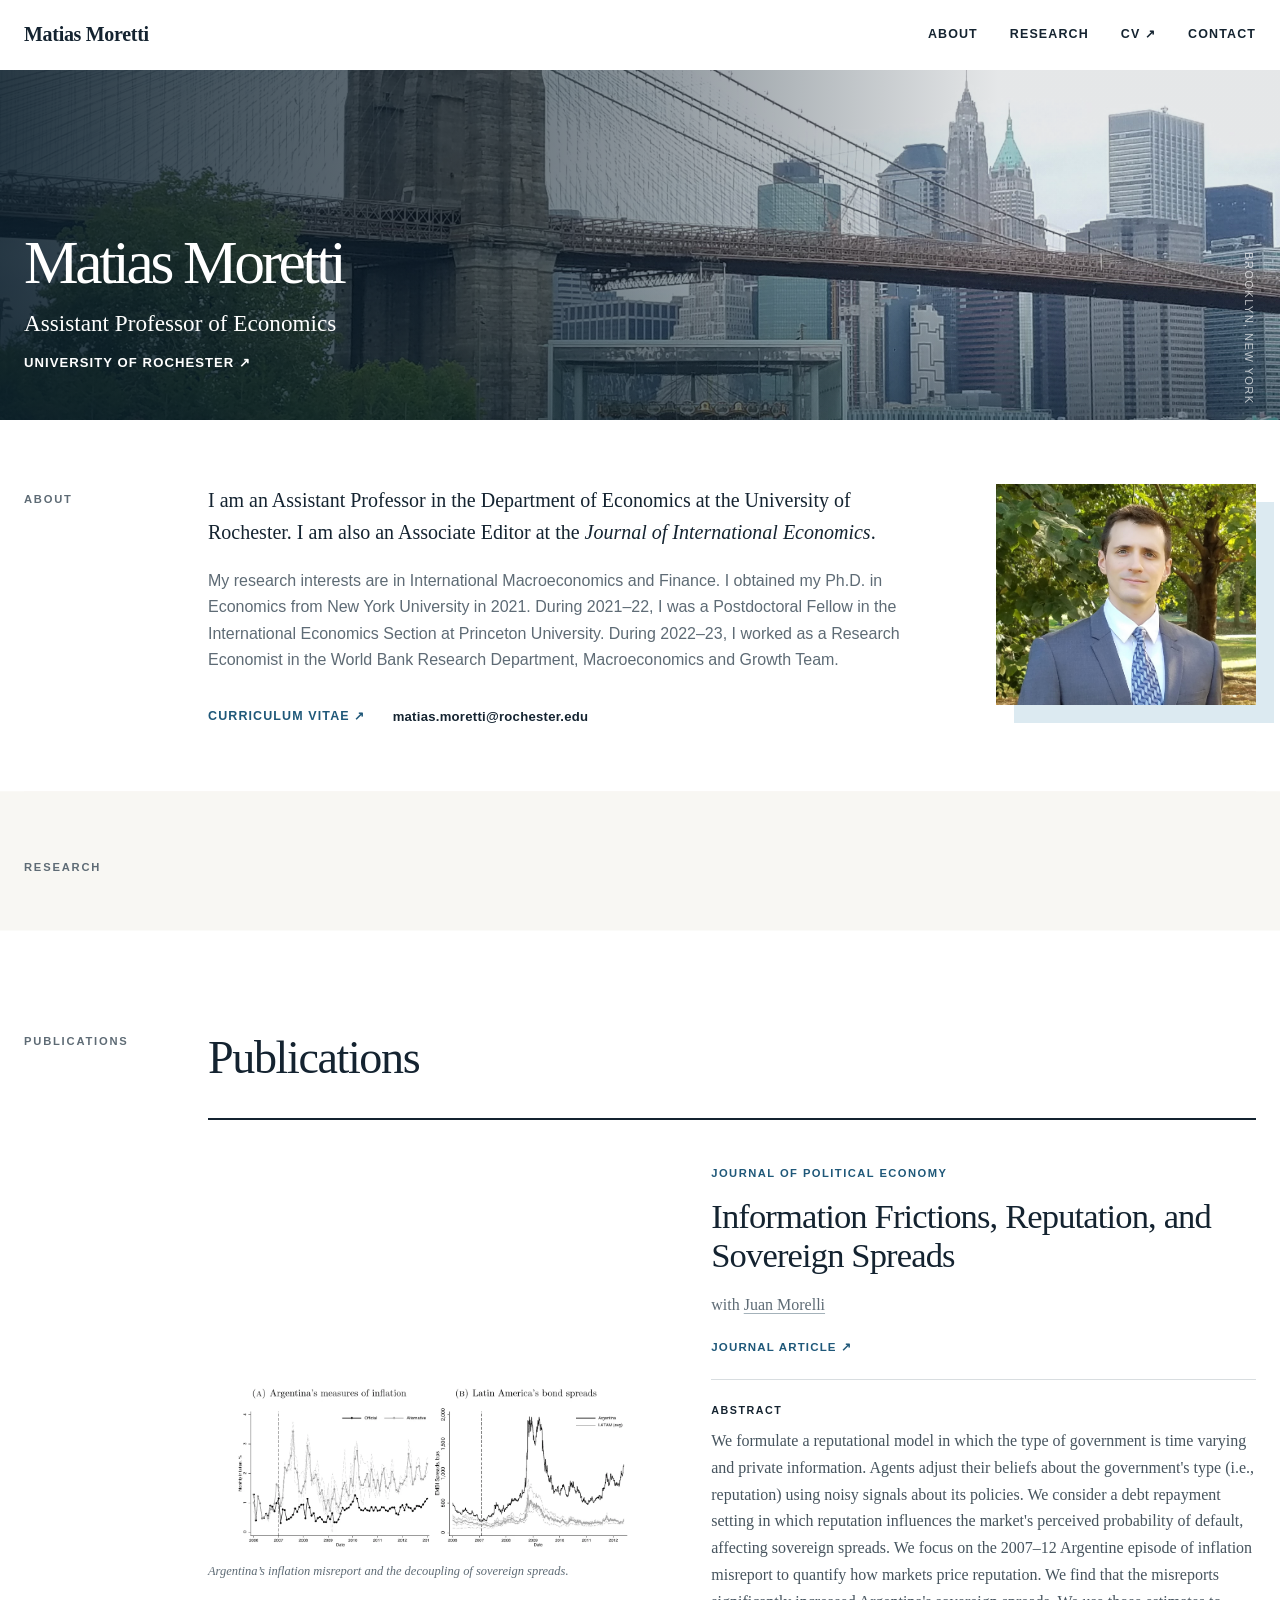
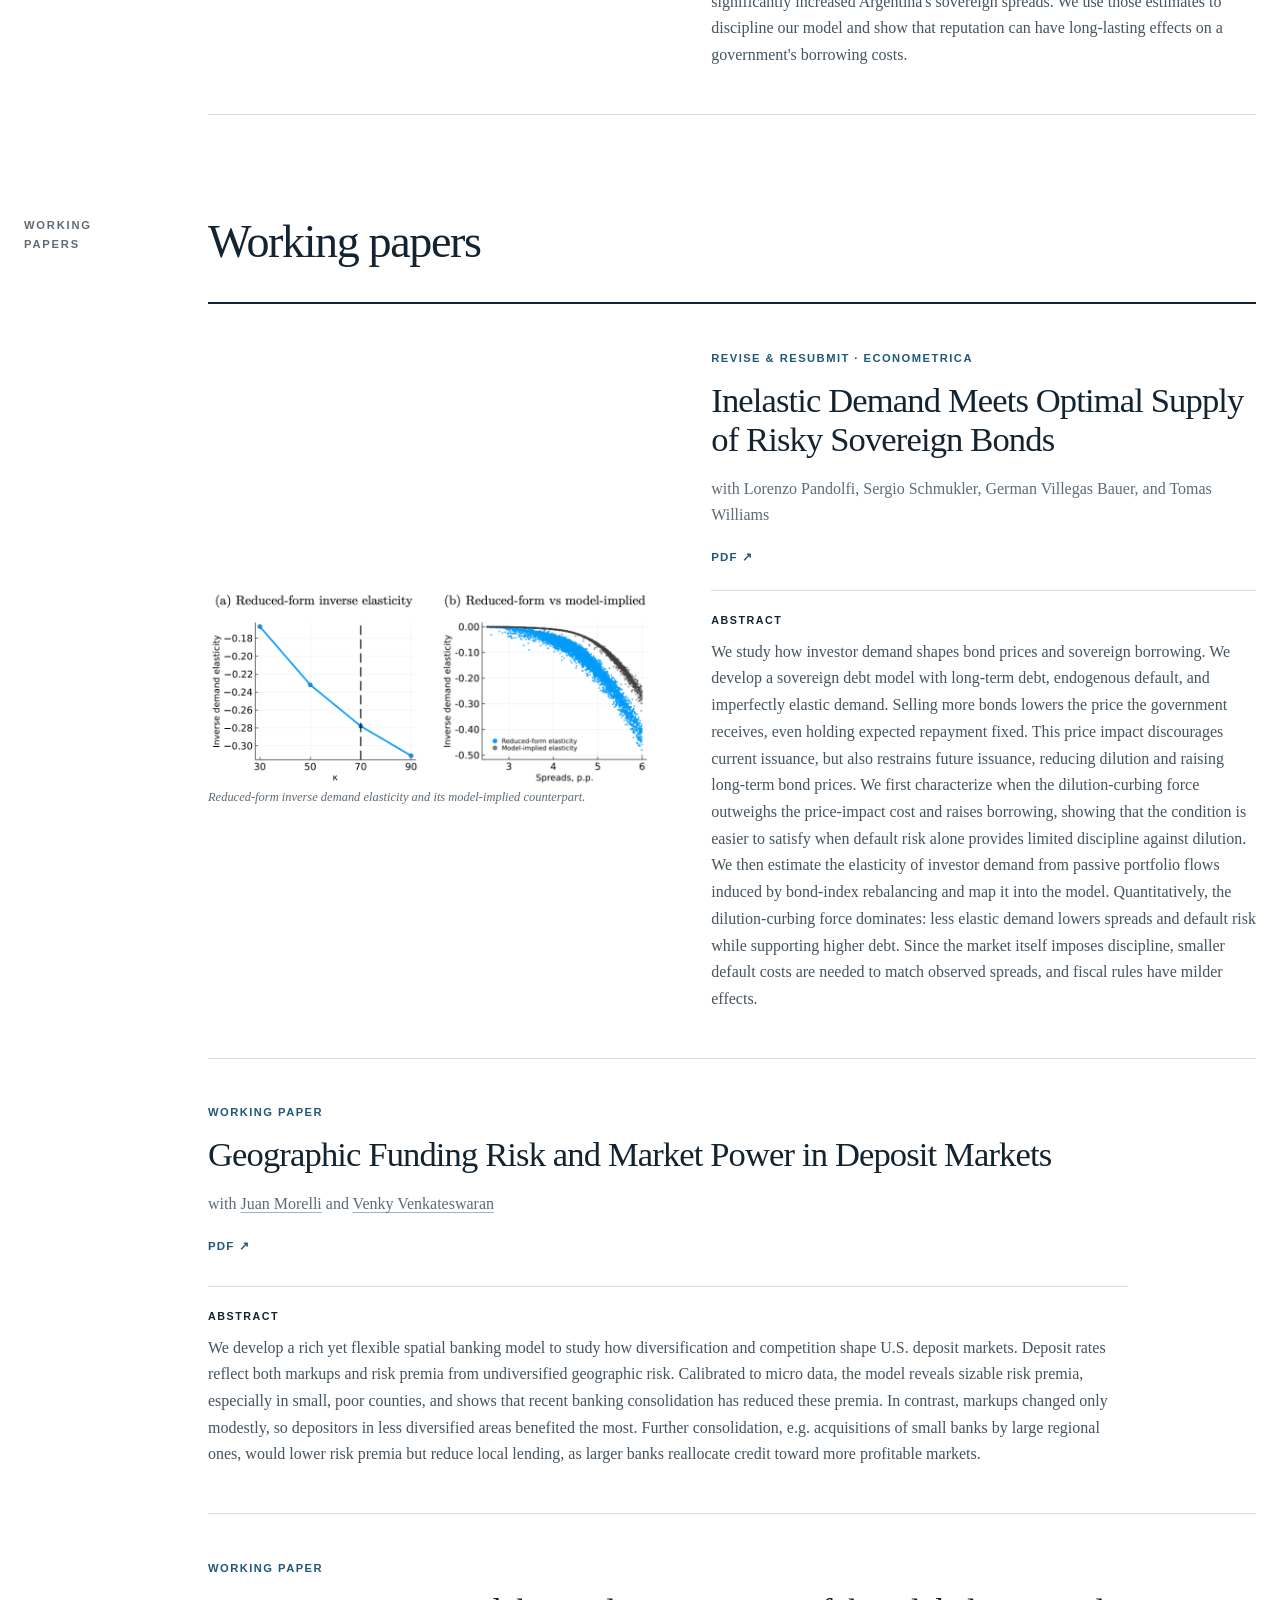
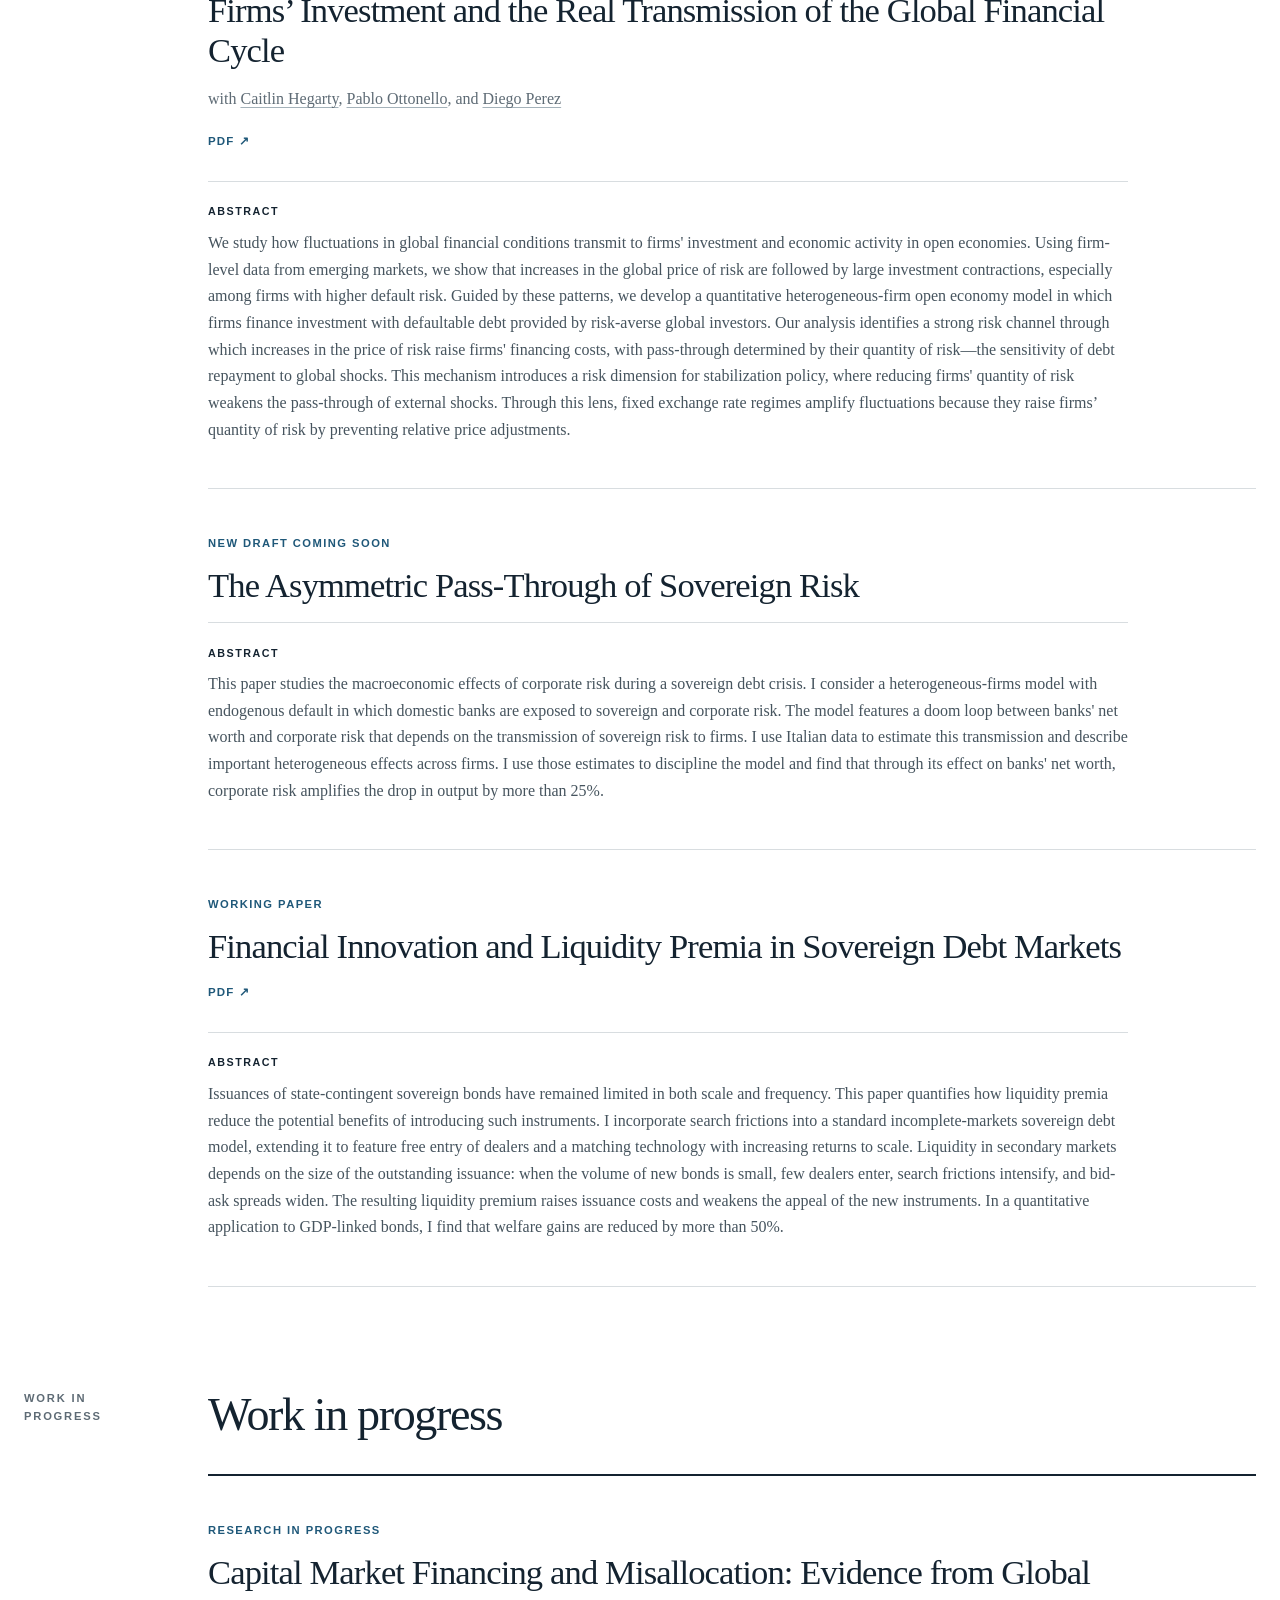
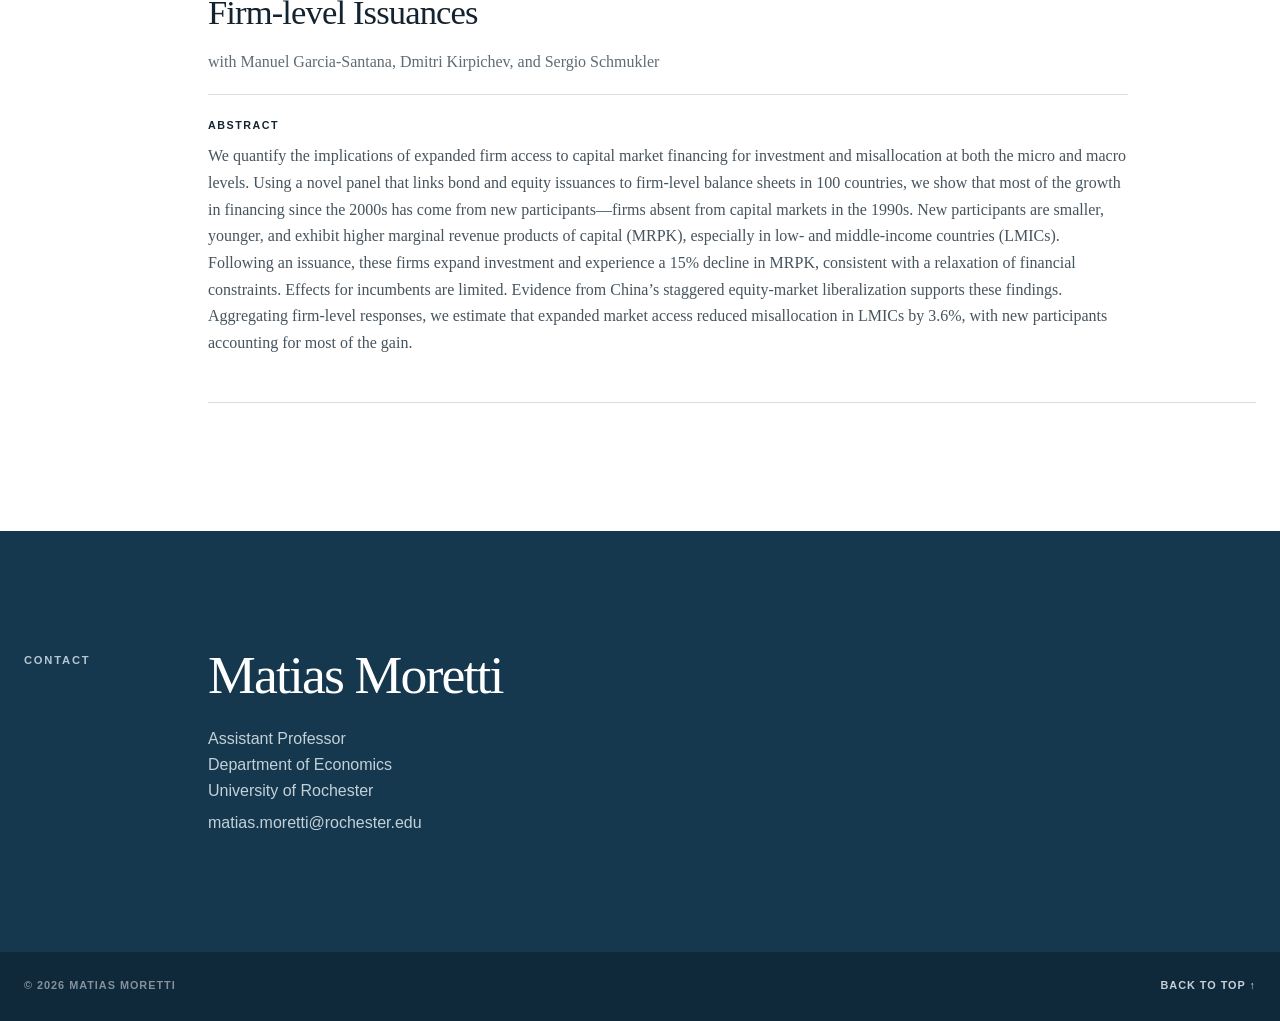
==== index.html @ dc7aba00 "Further reduce research band height" ====
<!doctype html>
<html lang="en">
<head>
  <!-- Google tag (gtag.js) -->
  <script async src="https://www.googletagmanager.com/gtag/js?id=G-LN044DW6DM"></script>
  <script>
    window.dataLayer = window.dataLayer || [];
    function gtag(){dataLayer.push(arguments);}
    gtag('js', new Date());
    gtag('config', 'G-LN044DW6DM');
  </script>
  <meta charset="utf-8">
  <meta name="viewport" content="width=device-width, initial-scale=1">
  <meta name="description" content="Matias Moretti is an Assistant Professor of Economics at the University of Rochester researching international macroeconomics and finance.">
  <meta name="google-site-verification" content="yPBf0B5M66TcuNcL68v2eq8RAEyVuqP2-J2rra1R8Lk">
  <meta name="theme-color" content="#173b57">
  <title>Matias Moretti</title>
  <link rel="canonical" href="https://morettimatias.github.io/">
  <link rel="icon" href="assets/images/favicon.svg" type="image/svg+xml">
  <link rel="stylesheet" href="styles.css?v=20260829-19">
</head>
<body>
  <a class="skip-link" href="#main-content">Skip to content</a>

  <header class="site-header" data-header>
    <div class="nav-shell">
      <a class="wordmark" href="#top" aria-label="Matias Moretti, home">Matias Moretti</a>
      <button class="menu-toggle" type="button" aria-expanded="false" aria-controls="site-nav" data-menu-toggle>
        <span></span><span></span>
        <span class="sr-only">Open menu</span>
      </button>
      <nav class="site-nav" id="site-nav" aria-label="Primary navigation" data-menu>
        <a href="#about">About</a>
        <a href="#research">Research</a>
        <a href="files/Moretti_CV.pdf?v=20260829-1345">CV <span aria-hidden="true">↗</span></a>
        <a href="#contact">Contact</a>
      </nav>
    </div>
  </header>

  <main id="main-content">
    <section class="masthead" id="top" aria-labelledby="page-title">
      <div class="masthead-overlay"></div>
      <div class="masthead-content">
        <h1 id="page-title">Matias Moretti</h1>
        <p>Assistant Professor of Economics</p>
        <a class="institution-link" href="https://www.sas.rochester.edu/eco/" rel="noopener">University of Rochester <span aria-hidden="true">↗</span></a>
      </div>
      <p class="photo-credit">Brooklyn, New York</p>
    </section>

    <section class="about section-shell" id="about" aria-labelledby="about-title">
      <div class="section-label">
        <p id="about-title">About</p>
      </div>
      <div class="about-copy">
        <p class="lead">I am an Assistant Professor in the Department of Economics at the University of Rochester. I am also an Associate Editor at the <em>Journal of International Economics</em>.</p>
        <p>My research interests are in International Macroeconomics and Finance. I obtained my Ph.D. in Economics from New York University in 2021. During 2021–22, I was a Postdoctoral Fellow in the International Economics Section at Princeton University. During 2022–23, I worked as a Research Economist in the World Bank Research Department, Macroeconomics and Growth Team.</p>
        <div class="link-row" aria-label="Profile links">
          <a class="text-link" href="files/Moretti_CV.pdf?v=20260829-1345">Curriculum vitae <span aria-hidden="true">↗</span></a>
          <span class="email-text">matias.moretti@rochester.edu</span>
        </div>
      </div>
      <figure class="portrait-wrap">
        <img src="assets/images/Headshot.jpg" alt="Portrait of Matias Moretti" width="2548" height="2161" style="width:100%;height:auto;aspect-ratio:auto;object-fit:contain;object-position:center;max-height:none">
      </figure>
    </section>

    <section class="research-intro section-shell" id="research" aria-labelledby="research-title">
      <div class="section-label">
        <p id="research-title">Research</p>
      </div>
      <div class="research-heading"></div>
    </section>

    <section class="paper-section section-shell" aria-labelledby="publications-title">
      <div class="section-label subsection-label"><p>Publications</p></div>
      <div class="paper-list">
        <h2 class="category-title" id="publications-title">Publications</h2>

        <article class="paper paper-with-figure" id="reputation">
          <div class="paper-meta">
            <p class="paper-status">Journal of Political Economy</p>
            <h3><a href="https://www.journals.uchicago.edu/doi/epdf/10.1086/724855">Information Frictions, Reputation, and Sovereign Spreads</a></h3>
            <p class="authors">with <a href="https://sites.google.com/view/jmorelli">Juan Morelli</a></p>
            <div class="paper-links">
              <a href="https://www.journals.uchicago.edu/doi/epdf/10.1086/724855">Journal article <span aria-hidden="true">↗</span></a>
            </div>
          </div>
          <figure class="paper-figure">
            <a href="https://www.journals.uchicago.edu/doi/epdf/10.1086/724855" aria-label="Open Information Frictions, Reputation, and Sovereign Spreads">
              <img src="assets/figures/reputation-clean.webp" alt="Argentina's reported inflation and sovereign spreads diverging from regional measures" width="1280" height="517">
            </a>
            <figcaption>Argentina’s inflation misreport and the decoupling of sovereign spreads.</figcaption>
          </figure>
          <div class="abstract">
            <p class="abstract-label">Abstract</p>
            <p>We formulate a reputational model in which the type of government is time varying and private information. Agents adjust their beliefs about the government's type (i.e., reputation) using noisy signals about its policies. We consider a debt repayment setting in which reputation influences the market's perceived probability of default, affecting sovereign spreads. We focus on the 2007–12 Argentine episode of inflation misreport to quantify how markets price reputation. We find that the misreports significantly increased Argentina's sovereign spreads. We use those estimates to discipline our model and show that reputation can have long-lasting effects on a government's borrowing costs.</p>
          </div>
        </article>
      </div>
    </section>

    <section class="paper-section section-shell" aria-labelledby="working-papers-title">
      <div class="section-label subsection-label"><p>Working papers</p></div>
      <div class="paper-list">
        <h2 class="category-title" id="working-papers-title">Working papers</h2>

        <article class="paper paper-with-figure" id="inelastic-demand">
          <div class="paper-meta">
            <p class="paper-status">Revise &amp; Resubmit · Econometrica</p>
            <h3><a href="files/Moretti_et_al_2026.pdf">Inelastic Demand Meets Optimal Supply of Risky Sovereign Bonds</a></h3>
            <p class="authors">with Lorenzo Pandolfi, Sergio Schmukler, German Villegas Bauer, and Tomas Williams</p>
            <div class="paper-links"><a href="files/Moretti_et_al_2026.pdf">PDF <span aria-hidden="true">↗</span></a></div>
          </div>
          <figure class="paper-figure">
            <a href="files/Moretti_et_al_2026.pdf" aria-label="Open Inelastic Demand Meets Optimal Supply of Risky Sovereign Bonds">
              <img src="assets/figures/demand-elasticity.png" alt="Reduced-form inverse demand elasticity and comparison with model-implied elasticity" width="1868" height="820" loading="lazy">
            </a>
            <figcaption>Reduced-form inverse demand elasticity and its model-implied counterpart.</figcaption>
          </figure>
          <div class="abstract">
            <p class="abstract-label">Abstract</p>
            <p>We study how investor demand shapes bond prices and sovereign borrowing. We develop a sovereign debt model with long-term debt, endogenous default, and imperfectly elastic demand. Selling more bonds lowers the price the government receives, even holding expected repayment fixed. This price impact discourages current issuance, but also restrains future issuance, reducing dilution and raising long-term bond prices. We first characterize when the dilution-curbing force outweighs the price-impact cost and raises borrowing, showing that the condition is easier to satisfy when default risk alone provides limited discipline against dilution. We then estimate the elasticity of investor demand from passive portfolio flows induced by bond-index rebalancing and map it into the model. Quantitatively, the dilution-curbing force dominates: less elastic demand lowers spreads and default risk while supporting higher debt. Since the market itself imposes discipline, smaller default costs are needed to match observed spreads, and fiscal rules have milder effects.</p>
          </div>
        </article>

        <article class="paper text-only" id="geographic-funding-risk">
          <div class="paper-copy">
            <p class="paper-status">Working paper</p>
            <h3><a href="files/00_Main.pdf">Geographic Funding Risk and Market Power in Deposit Markets</a></h3>
            <p class="authors">with <a href="https://sites.google.com/view/jmorelli">Juan Morelli</a> and <a href="https://sites.google.com/site/vvenkate/">Venky Venkateswaran</a></p>
            <div class="paper-links"><a href="files/00_Main.pdf">PDF <span aria-hidden="true">↗</span></a></div>
            <div class="abstract">
              <p class="abstract-label">Abstract</p>
              <p>We develop a rich yet flexible spatial banking model to study how diversification and competition shape U.S. deposit markets. Deposit rates reflect both markups and risk premia from undiversified geographic risk. Calibrated to micro data, the model reveals sizable risk premia, especially in small, poor counties, and shows that recent banking consolidation has reduced these premia. In contrast, markups changed only modestly, so depositors in less diversified areas benefited the most. Further consolidation, e.g. acquisitions of small banks by large regional ones, would lower risk premia but reduce local lending, as larger banks reallocate credit toward more profitable markets.</p>
            </div>
          </div>
        </article>

        <article class="paper text-only" id="global-financial-cycle">
          <div class="paper-copy">
            <p class="paper-status">Working paper</p>
            <h3><a href="files/HMOP_March2026.pdf">Firms’ Investment and the Real Transmission of the Global Financial Cycle</a></h3>
            <p class="authors">with <a href="https://www.caitlinhegarty.com/">Caitlin Hegarty</a>, <a href="https://sites.google.com/site/ottonellopablo/">Pablo Ottonello</a>, and <a href="https://www.perezdiego.org/">Diego Perez</a></p>
            <div class="paper-links"><a href="files/HMOP_March2026.pdf">PDF <span aria-hidden="true">↗</span></a></div>
            <div class="abstract">
              <p class="abstract-label">Abstract</p>
              <p>We study how fluctuations in global financial conditions transmit to firms' investment and economic activity in open economies. Using firm-level data from emerging markets, we show that increases in the global price of risk are followed by large investment contractions, especially among firms with higher default risk. Guided by these patterns, we develop a quantitative heterogeneous-firm open economy model in which firms finance investment with defaultable debt provided by risk-averse global investors. Our analysis identifies a strong risk channel through which increases in the price of risk raise firms' financing costs, with pass-through determined by their quantity of risk—the sensitivity of debt repayment to global shocks. This mechanism introduces a risk dimension for stabilization policy, where reducing firms' quantity of risk weakens the pass-through of external shocks. Through this lens, fixed exchange rate regimes amplify fluctuations because they raise firms’ quantity of risk by preventing relative price adjustments.</p>
            </div>
          </div>
        </article>

        <article class="paper text-only" id="asymmetric-pass-through">
          <div class="paper-copy">
            <p class="paper-status">New draft coming soon</p>
            <h3>The Asymmetric Pass-Through of Sovereign Risk</h3>
            <div class="abstract">
              <p class="abstract-label">Abstract</p>
              <p>This paper studies the macroeconomic effects of corporate risk during a sovereign debt crisis. I consider a heterogeneous-firms model with endogenous default in which domestic banks are exposed to sovereign and corporate risk. The model features a doom loop between banks' net worth and corporate risk that depends on the transmission of sovereign risk to firms. I use Italian data to estimate this transmission and describe important heterogeneous effects across firms. I use those estimates to discipline the model and find that through its effect on banks' net worth, corporate risk amplifies the drop in output by more than 25%.</p>
            </div>
          </div>
        </article>

        <article class="paper text-only" id="liquidity-premia">
          <div class="paper-copy">
            <p class="paper-status">Working paper</p>
            <h3><a href="files/Moretti_2025.pdf">Financial Innovation and Liquidity Premia in Sovereign Debt Markets</a></h3>
            <div class="paper-links"><a href="files/Moretti_2025.pdf">PDF <span aria-hidden="true">↗</span></a></div>
            <div class="abstract">
              <p class="abstract-label">Abstract</p>
              <p>Issuances of state-contingent sovereign bonds have remained limited in both scale and frequency. This paper quantifies how liquidity premia reduce the potential benefits of introducing such instruments. I incorporate search frictions into a standard incomplete-markets sovereign debt model, extending it to feature free entry of dealers and a matching technology with increasing returns to scale. Liquidity in secondary markets depends on the size of the outstanding issuance: when the volume of new bonds is small, few dealers enter, search frictions intensify, and bid-ask spreads widen. The resulting liquidity premium raises issuance costs and weakens the appeal of the new instruments. In a quantitative application to GDP-linked bonds, I find that welfare gains are reduced by more than 50%.</p>
            </div>
          </div>
        </article>
      </div>
    </section>

    <section class="paper-section section-shell" aria-labelledby="work-progress-title">
      <div class="section-label subsection-label"><p>Work in progress</p></div>
      <div class="paper-list">
        <h2 class="category-title" id="work-progress-title">Work in progress</h2>
        <article class="paper text-only" id="capital-markets">
          <div class="paper-copy">
            <p class="paper-status">Research in progress</p>
            <h3>Capital Market Financing and Misallocation: Evidence from Global Firm-level Issuances</h3>
            <p class="authors">with Manuel Garcia-Santana, Dmitri Kirpichev, and Sergio Schmukler</p>
            <div class="abstract">
              <p class="abstract-label">Abstract</p>
              <p>We quantify the implications of expanded firm access to capital market financing for investment and misallocation at both the micro and macro levels. Using a novel panel that links bond and equity issuances to firm-level balance sheets in 100 countries, we show that most of the growth in financing since the 2000s has come from new participants—firms absent from capital markets in the 1990s. New participants are smaller, younger, and exhibit higher marginal revenue products of capital (MRPK), especially in low- and middle-income countries (LMICs). Following an issuance, these firms expand investment and experience a 15% decline in MRPK, consistent with a relaxation of financial constraints. Effects for incumbents are limited. Evidence from China’s staggered equity-market liberalization supports these findings. Aggregating firm-level responses, we estimate that expanded market access reduced misallocation in LMICs by 3.6%, with new participants accounting for most of the gain.</p>
            </div>
          </div>
        </article>
      </div>
    </section>

    <section class="contact" id="contact" aria-labelledby="contact-title">
      <div class="contact-inner section-shell">
        <div class="section-label">
          <p>Contact</p>
        </div>
        <div class="contact-copy">
          <h2 id="contact-title">Matias Moretti</h2>
          <p class="contact-details">Assistant Professor<br>Department of Economics<br>University of Rochester</p>
          <p class="contact-email">matias.moretti@rochester.edu</p>
        </div>
      </div>
    </section>
  </main>

  <footer class="site-footer">
    <p>© <span data-year>2026</span> Matias Moretti</p>
    <a href="#top">Back to top ↑</a>
  </footer>

  <script src="script.js"></script>
</body>
</html>
---- styles.css ----
:root {
  --ink: #142330;
  --muted: #5e6b75;
  --blue: #1f5879;
  --blue-dark: #15384f;
  --sky: #dceaf1;
  --paper: #f8f7f3;
  --white: #ffffff;
  --line: #d8dde0;
  --max: 1240px;
  --serif: Georgia, "Times New Roman", Times, serif;
  --sans: -apple-system, BlinkMacSystemFont, "Segoe UI", Helvetica, Arial, sans-serif;
}

*, *::before, *::after { box-sizing: border-box; }

html { scroll-behavior: smooth; }

section[id], article[id] { scroll-margin-top: 90px; }

body {
  margin: 0;
  color: var(--ink);
  background: var(--white);
  font-family: var(--sans);
  font-size: 16px;
  line-height: 1.65;
  text-rendering: optimizeLegibility;
  -webkit-font-smoothing: antialiased;
}

img { display: block; max-width: 100%; }
a { color: inherit; }
a:focus-visible, button:focus-visible { outline: 2px solid var(--blue); outline-offset: 4px; }
p, h1, h2, h3, figure { margin-top: 0; }

.sr-only {
  position: absolute;
  width: 1px;
  height: 1px;
  padding: 0;
  margin: -1px;
  overflow: hidden;
  clip: rect(0, 0, 0, 0);
  white-space: nowrap;
  border: 0;
}

.skip-link {
  position: fixed;
  z-index: 1000;
  top: 0;
  left: 1rem;
  padding: .7rem 1rem;
  background: var(--white);
  color: var(--ink);
  transform: translateY(-120%);
  transition: transform .2s ease;
}
.skip-link:focus { transform: translateY(0); }

.site-header {
  position: sticky;
  z-index: 100;
  top: 0;
  height: 70px;
  background: rgba(255,255,255,.95);
  border-bottom: 1px solid transparent;
  backdrop-filter: blur(12px);
  transition: border-color .2s ease, box-shadow .2s ease;
}
.site-header.scrolled {
  border-color: var(--line);
  box-shadow: 0 3px 20px rgba(20,35,48,.04);
}

.nav-shell {
  width: min(calc(100% - 48px), var(--max));
  height: 100%;
  margin: 0 auto;
  display: flex;
  align-items: center;
  justify-content: space-between;
}
.wordmark {
  font-family: var(--serif);
  font-size: 1.25rem;
  font-weight: 700;
  text-decoration: none;
  letter-spacing: -.015em;
}
.site-nav { display: flex; align-items: center; gap: 2rem; }
.site-nav a {
  color: var(--ink);
  font-size: .78rem;
  font-weight: 700;
  letter-spacing: .09em;
  text-decoration: none;
  text-transform: uppercase;
}
.site-nav a::after,
.text-link::after,
.paper-links a::after,
.contact a::after {
  content: "";
  display: block;
  width: 0;
  height: 1px;
  background: currentColor;
  transition: width .25s ease;
}
.site-nav a:hover::after,
.site-nav a:focus-visible::after,
.text-link:hover::after,
.paper-links a:hover::after,
.contact a:hover::after { width: 100%; }
.menu-toggle { display: none; }

.masthead {
  position: relative;
  min-height: clamp(290px, 40vh, 350px);
  display: flex;
  align-items: flex-end;
  isolation: isolate;
  overflow: hidden;
  color: var(--white);
  background: url("assets/images/Background.jpg") center 49% / cover no-repeat;
}
.masthead-overlay {
  position: absolute;
  z-index: -1;
  inset: 0;
  background:
    linear-gradient(90deg, rgba(10,29,42,.88) 0%, rgba(10,29,42,.56) 43%, rgba(10,29,42,.10) 78%),
    linear-gradient(0deg, rgba(10,29,42,.38), transparent 45%);
}
.masthead-content {
  width: min(calc(100% - 48px), var(--max));
  margin: 0 auto;
  padding: clamp(2rem, 3.5vw, 3rem) 0;
}
.masthead h1 {
  max-width: 760px;
  margin: 0 0 .8rem;
  font-family: var(--serif);
  font-size: clamp(2.56rem, 4.8vw, 4.56rem);
  font-weight: 400;
  line-height: .95;
  letter-spacing: -.055em;
}
.masthead-content > p:not(.eyebrow) {
  margin-bottom: .25rem;
  font-family: var(--serif);
  font-size: clamp(1.15rem, 2vw, 1.45rem);
}
.institution-link {
  display: inline-block;
  margin-top: .35rem;
  color: var(--white);
  font-size: .82rem;
  font-weight: 700;
  letter-spacing: .08em;
  text-decoration: none;
  text-transform: uppercase;
}
.photo-credit {
  position: absolute;
  right: 1.4rem;
  bottom: 1rem;
  margin: 0;
  font-size: .7rem;
  letter-spacing: .12em;
  opacity: .68;
  text-transform: uppercase;
  writing-mode: vertical-rl;
}

.eyebrow {
  margin-bottom: .85rem;
  color: var(--blue);
  font-size: .72rem;
  font-weight: 800;
  letter-spacing: .16em;
  text-transform: uppercase;
}
.eyebrow.light { color: var(--sky); }

.section-shell {
  width: min(calc(100% - 48px), var(--max));
  margin: 0 auto;
  display: grid;
  grid-template-columns: 120px minmax(0, 1fr);
  column-gap: clamp(2rem, 5vw, 5rem);
}
.section-label {
  padding-top: .35rem;
  color: var(--muted);
  font-size: .7rem;
  font-weight: 800;
  letter-spacing: .16em;
  text-transform: uppercase;
}
.section-label span {
  display: block;
  margin-bottom: .45rem;
  color: var(--blue);
  font-family: var(--serif);
  font-size: 1.1rem;
  font-weight: 400;
  letter-spacing: 0;
}
.section-label p { margin: 0; }

.about {
  grid-template-columns: 120px minmax(0, 1fr) minmax(210px, 280px);
  padding-top: clamp(3rem, 5vw, 5rem);
  padding-bottom: clamp(3rem, 5vw, 5rem);
}
.about-copy { max-width: 700px; }
.about h2,
.research-heading h2,
.contact h2 {
  font-family: var(--serif);
  font-size: clamp(2.25rem, 4.2vw, 4.2rem);
  font-weight: 400;
  line-height: 1.08;
  letter-spacing: -.035em;
}
.about h2 { margin-bottom: 2rem; }
.about-copy .lead {
  color: var(--ink);
  font-family: var(--serif);
  font-size: 1.25rem;
  line-height: 1.6;
}
.about-copy > p:not(.lead) { color: var(--muted); }
.link-row { display: flex; gap: 1.7rem; margin-top: 2rem; }
.text-link {
  color: var(--blue);
  font-size: .78rem;
  font-weight: 800;
  letter-spacing: .09em;
  text-decoration: none;
  text-transform: uppercase;
}
.email-text {
  color: var(--ink);
  font-size: .82rem;
  font-weight: 650;
  letter-spacing: .02em;
}
.portrait-wrap {
  position: relative;
  align-self: start;
  justify-self: end;
  width: min(100%, 260px);
  margin: 0;
}
.portrait-wrap::before {
  content: "";
  position: absolute;
  z-index: -1;
  inset: 18px -18px -18px 18px;
  background: var(--sky);
}
.portrait-wrap img {
  width: 100%;
  height: auto;
  object-fit: contain;
  object-position: center;
}

.research-intro {
  position: relative;
  padding-top: clamp(3rem, 4.8vw, 4.8rem);
  padding-bottom: clamp(2.4rem, 4.2vw, 4.2rem);
  background: var(--paper);
  box-shadow: 0 0 0 100vmax var(--paper);
  clip-path: inset(0 -100vmax);
}
.research-heading { max-width: 800px; }
.research-heading h2 { margin-bottom: 1rem; }
.research-heading > p:last-child { color: var(--muted); }

.paper-section {
  padding-top: clamp(4rem, 7vw, 7rem);
}
.subsection-label { padding-top: .75rem; }
.paper-list { min-width: 0; }
.category-title {
  margin: 0;
  padding-bottom: 1.35rem;
  border-bottom: 2px solid var(--ink);
  font-family: var(--serif);
  font-size: clamp(2rem, 3.6vw, 3.2rem);
  font-weight: 400;
  letter-spacing: -.03em;
}

.paper {
  position: relative;
  display: grid;
  grid-template-columns: minmax(260px, 4.5fr) minmax(0, 5.5fr);
  column-gap: clamp(2rem, 4.5vw, 4.5rem);
  padding: clamp(2.25rem, 3.5vw, 4rem) 0;
  border-bottom: 1px solid var(--line);
}
.paper.text-only {
  grid-template-columns: minmax(0, 920px);
}
.paper.text-only .paper-copy {
  grid-column: 1;
}
.paper.paper-with-figure {
  grid-template-rows: auto auto;
  row-gap: 1.35rem;
}
.paper-with-figure .paper-meta {
  grid-column: 2;
  grid-row: 1;
}
.paper-with-figure .paper-meta .paper-links {
  margin-bottom: 0;
}
.paper-with-figure .paper-figure {
  grid-column: 1;
  grid-row: 2;
}
.paper-with-figure > .abstract {
  grid-column: 2;
  grid-row: 2;
  align-self: start;
}
.paper-figure {
  align-self: start;
  display: grid;
  grid-template-rows: max-content max-content;
  align-content: start;
  row-gap: 0;
  height: fit-content;
  margin: 0;
}
.paper-figure a {
  display: block;
  align-self: start;
  overflow: hidden;
  margin: 0;
  background: var(--paper);
  line-height: 0;
}
.paper-figure img {
  display: block;
  width: 100%;
  height: auto;
  max-height: 440px;
  margin: 0;
  object-fit: contain;
  background: #fff;
  transition: transform .5s cubic-bezier(.2,.7,.2,1);
}
.paper-figure a:hover img { transform: scale(1.018); }
.paper-figure figcaption {
  align-self: start;
  width: 100%;
  margin: 0;
  padding: .3rem 0 0;
  color: var(--muted);
  background: transparent;
  font-family: var(--serif);
  font-size: .78rem;
  font-style: italic;
  line-height: 1.25;
}
.mechanism-figure img { background: var(--blue-dark); }
.paper-status {
  margin: 0 0 .85rem;
  color: var(--blue);
  font-size: .7rem;
  font-weight: 800;
  letter-spacing: .13em;
  text-transform: uppercase;
}
.paper h3 {
  margin: 0 0 1rem;
  font-family: var(--serif);
  font-size: clamp(1.65rem, 2.7vw, 2.6rem);
  font-weight: 400;
  line-height: 1.15;
  letter-spacing: -.025em;
}
.paper h3 a { text-decoration: none; }
.paper h3 a:hover { color: var(--blue); }
.authors {
  margin-bottom: 1.2rem;
  color: var(--muted);
  font-family: var(--serif);
  font-size: 1rem;
}
.authors a { text-decoration-color: #a4b2ba; text-underline-offset: .18em; }
.paper-links { display: flex; gap: 1.4rem; margin-bottom: 1.8rem; }
.paper-links a {
  color: var(--blue);
  font-size: .72rem;
  font-weight: 800;
  letter-spacing: .1em;
  text-decoration: none;
  text-transform: uppercase;
}
.abstract {
  padding-top: 1.35rem;
  border-top: 1px solid var(--line);
}
.abstract-label {
  margin-bottom: .55rem;
  color: var(--ink);
  font-size: .67rem;
  font-weight: 800;
  letter-spacing: .14em;
  text-transform: uppercase;
}
.abstract p:last-child {
  margin-bottom: 0;
  color: #46545e;
  font-family: var(--serif);
  font-size: 1rem;
  line-height: 1.67;
}

.contact {
  margin-top: clamp(5rem, 10vw, 10rem);
  padding: clamp(5rem, 9vw, 8rem) 0;
  color: var(--white);
  background: var(--blue-dark);
}
.contact .section-label { color: #b6c7d1; }
.contact .section-label span { color: var(--sky); }
.contact-copy { max-width: 760px; }
.contact h2 { margin-bottom: 1.35rem; }
.contact-copy > p:not(.eyebrow) { color: #c3d0d7; }
.contact-details { margin-bottom: 0; }
.contact a {
  display: inline-block;
  margin-top: 1rem;
  color: var(--white);
  font-family: var(--serif);
  font-size: clamp(1.15rem, 2vw, 1.5rem);
  text-decoration: none;
}
.contact .contact-email {
  margin-top: .35rem;
  margin-bottom: 0;
  color: var(--white);
  font-family: var(--sans);
  font-size: 1rem;
}

.site-footer {
  display: grid;
  grid-template-columns: 1fr auto;
  align-items: center;
  gap: 2rem;
  padding: 1.6rem max(24px, calc((100vw - var(--max)) / 2));
  color: #84919a;
  background: #0f293a;
  font-size: .68rem;
  font-weight: 700;
  letter-spacing: .09em;
  text-transform: uppercase;
}
.site-footer p { margin: 0; }
.site-footer a { justify-self: end; color: #c6d2d9; text-decoration: none; }

@media (max-width: 980px) {
  .about { grid-template-columns: 90px minmax(0, 1fr) 260px; column-gap: 2.5rem; }
  .section-shell { grid-template-columns: 90px minmax(0, 1fr); column-gap: 2.5rem; }
  .paper { grid-template-columns: 1fr; }
  .paper.paper-with-figure { grid-template-columns: 1fr; }
  .paper-with-figure .paper-meta { grid-column: 1; grid-row: 1; }
  .paper-with-figure .paper-figure { grid-column: 1; grid-row: 2; margin-bottom: 0; }
  .paper-with-figure > .abstract { grid-column: 1; grid-row: 3; }
  .paper-figure { max-width: 760px; margin-bottom: 2.4rem; }
  .paper-figure img { max-height: 520px; }
}

@media (max-width: 760px) {
  .nav-shell, .section-shell, .masthead-content { width: min(calc(100% - 32px), var(--max)); }
  .menu-toggle {
    width: 42px;
    height: 42px;
    display: grid;
    place-content: center;
    gap: 6px;
    padding: 0;
    border: 0;
    background: transparent;
    cursor: pointer;
  }
  .menu-toggle span:not(.sr-only) { width: 23px; height: 1px; background: var(--ink); transition: transform .2s ease; }
  .menu-toggle[aria-expanded="true"] span:first-child { transform: translateY(3.5px) rotate(45deg); }
  .menu-toggle[aria-expanded="true"] span:nth-child(2) { transform: translateY(-3.5px) rotate(-45deg); }
  .site-nav {
    position: absolute;
    top: 69px;
    right: 0;
    left: 0;
    display: none;
    flex-direction: column;
    align-items: flex-start;
    gap: 0;
    padding: 1rem 16px 1.4rem;
    border-bottom: 1px solid var(--line);
    background: var(--white);
  }
  .site-nav.open { display: flex; }
  .site-nav a { width: 100%; padding: .8rem 0; }
  .masthead { min-height: 350px; background-position: 57% center; }
  .masthead-overlay { background: linear-gradient(90deg, rgba(10,29,42,.86), rgba(10,29,42,.28)); }
  .masthead h1 { font-size: clamp(2.4rem, 12vw, 4rem); }
  .section-shell, .about { grid-template-columns: 1fr; }
  .section-label { display: flex; align-items: baseline; gap: .7rem; margin-bottom: 2.2rem; }
  .section-label span { margin: 0; }
  .about { padding-top: 3rem; }
  .portrait-wrap { width: min(80%, 340px); margin: 3rem 0 0 auto; }
  .portrait-wrap { width: min(72%, 260px); }
  .subsection-label { display: none; }
  .paper-section { padding-top: 4.5rem; }
  .paper { padding: 2.75rem 0; }
  .paper.paper-with-figure { grid-template-rows: auto auto; row-gap: 0; }
  .paper-with-figure .paper-figure { display: none; }
  .paper-with-figure > .abstract { grid-row: 2; }
  .paper h3 { font-size: 1.9rem; }
  .site-footer { grid-template-columns: 1fr; gap: .35rem; }
  .site-footer a { justify-self: start; margin-top: .5rem; }
}

@media (prefers-reduced-motion: reduce) {
  html { scroll-behavior: auto; }
  *, *::before, *::after { transition-duration: .01ms !important; animation-duration: .01ms !important; }
}
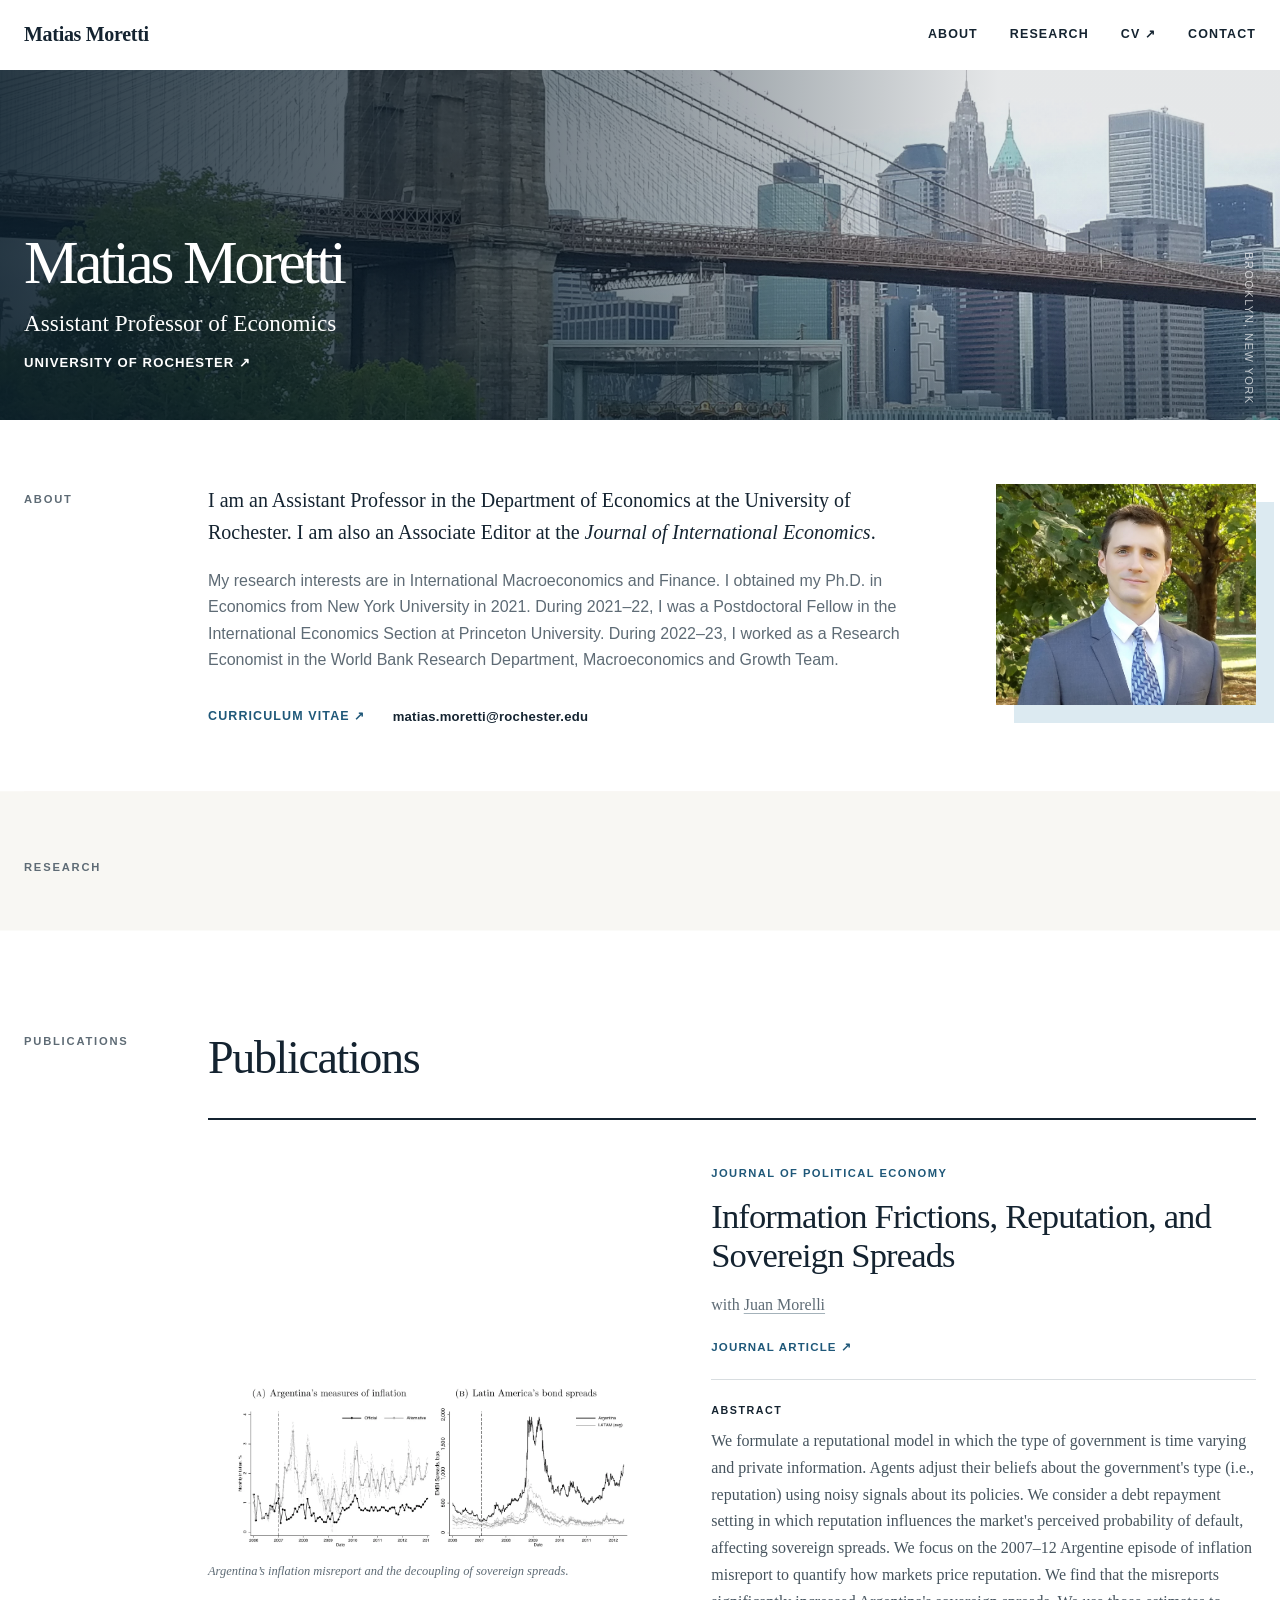
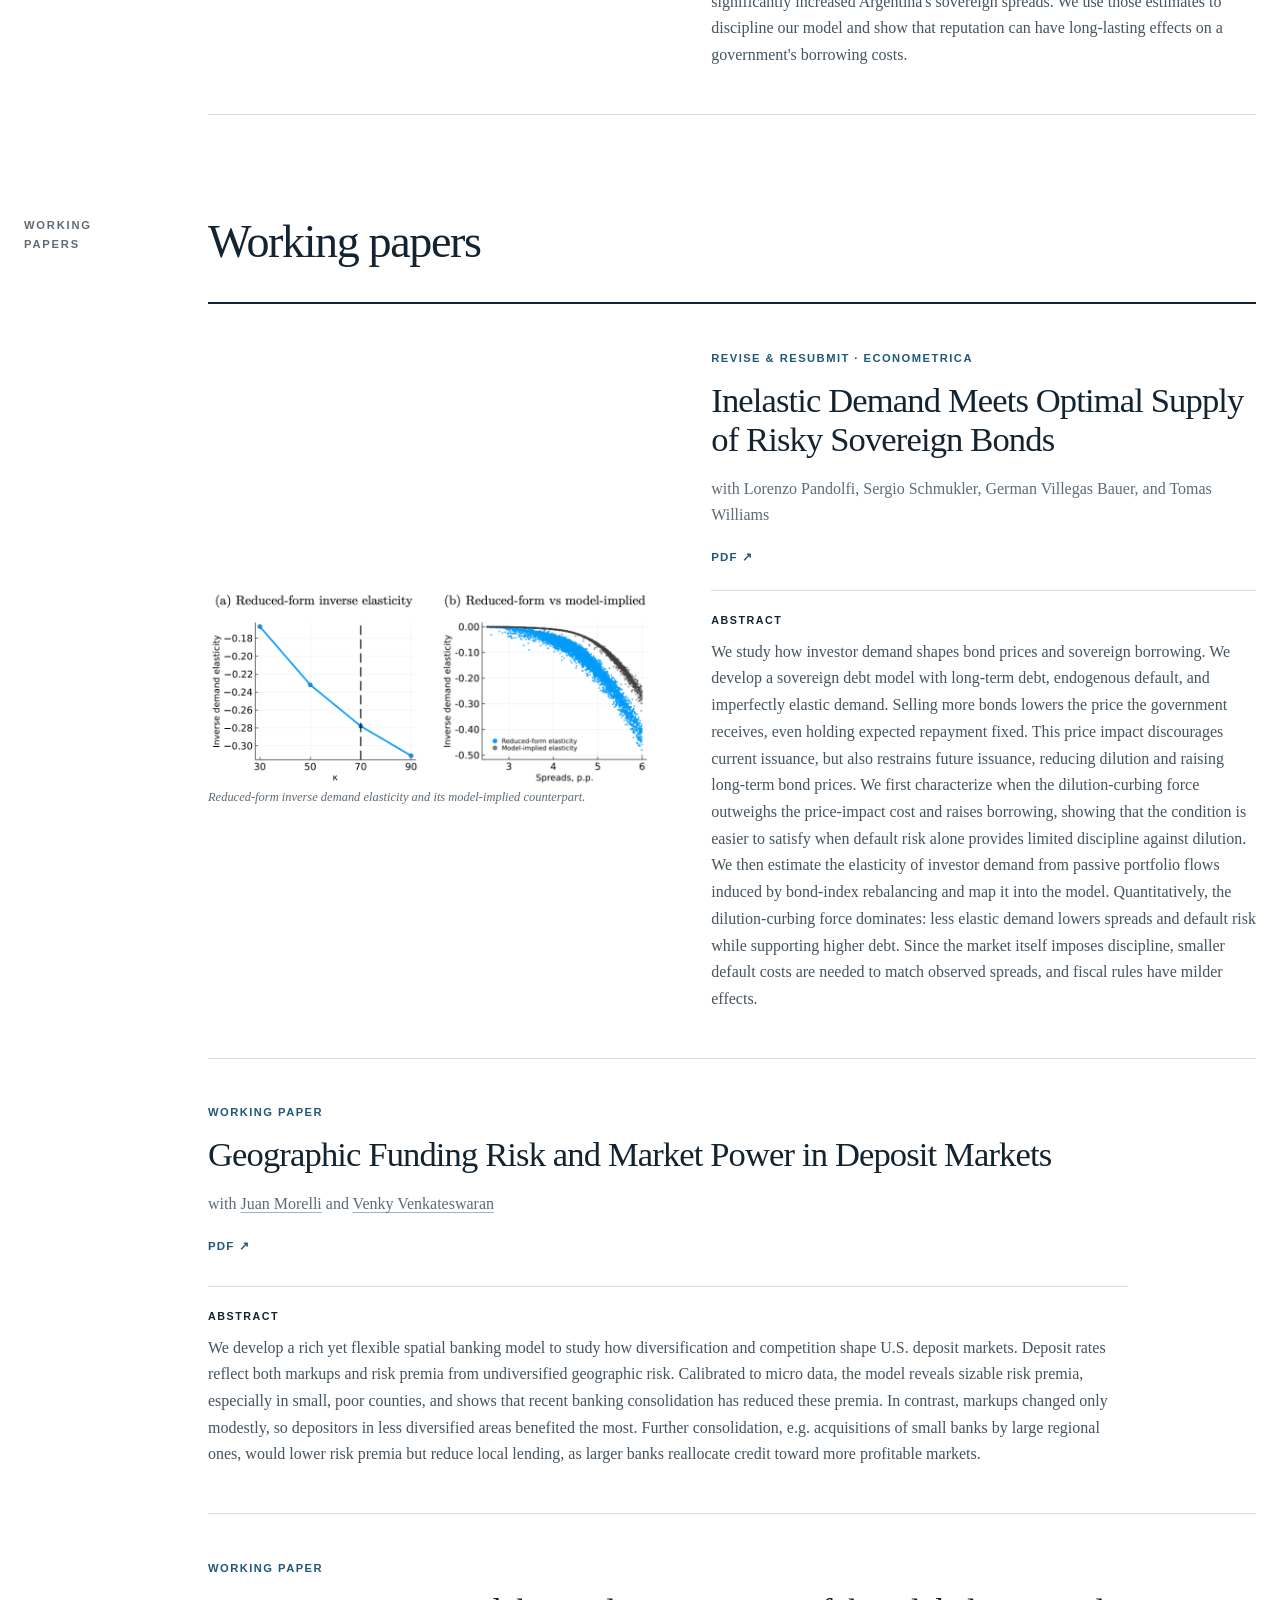
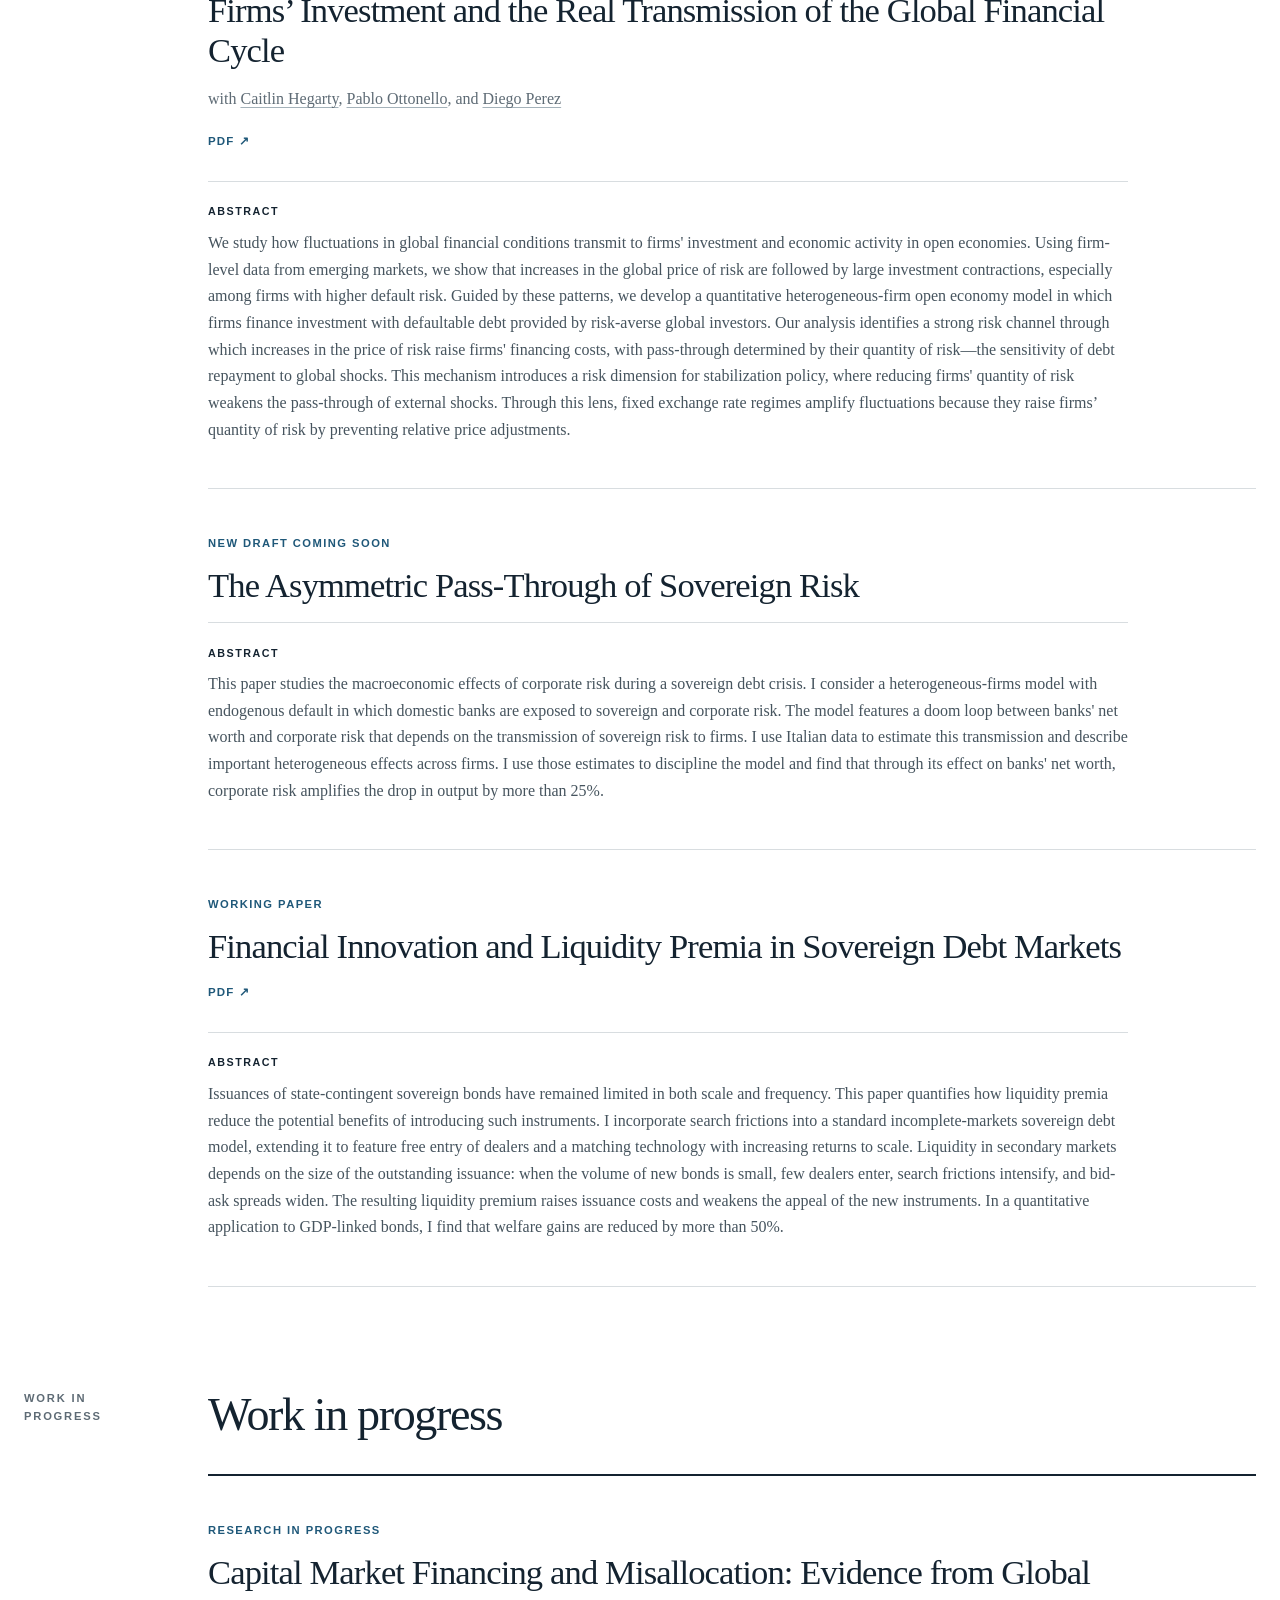
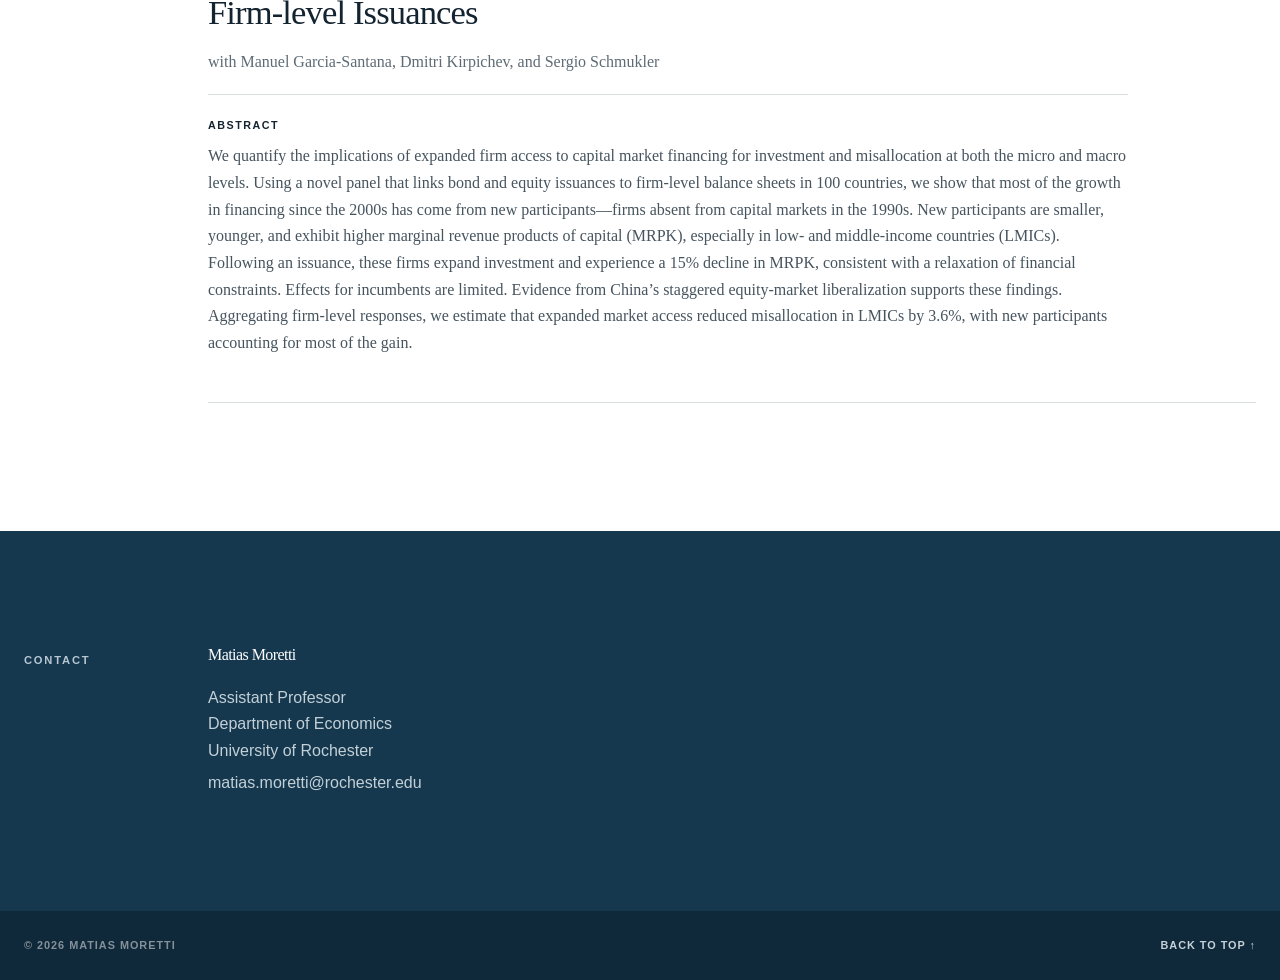
==== commit 6337f7a6: "Reduce contact name font size" ====
--- a/index.html
+++ b/index.html
@@ -17,7 +17,7 @@
   <title>Matias Moretti</title>
   <link rel="canonical" href="https://morettimatias.github.io/">
   <link rel="icon" href="assets/images/favicon.svg" type="image/svg+xml">
-  <link rel="stylesheet" href="styles.css?v=20260829-19">
+  <link rel="stylesheet" href="styles.css?v=20260829-20">
 </head>
 <body>
   <a class="skip-link" href="#main-content">Skip to content</a>
--- a/styles.css
+++ b/styles.css
@@ -435,7 +435,10 @@
 .contact .section-label { color: #b6c7d1; }
 .contact .section-label span { color: var(--sky); }
 .contact-copy { max-width: 760px; }
-.contact h2 { margin-bottom: 1.35rem; }
+.contact h2 {
+  margin-bottom: 1.35rem;
+  font-size: 1rem;
+}
 .contact-copy > p:not(.eyebrow) { color: #c3d0d7; }
 .contact-details { margin-bottom: 0; }
 .contact a {
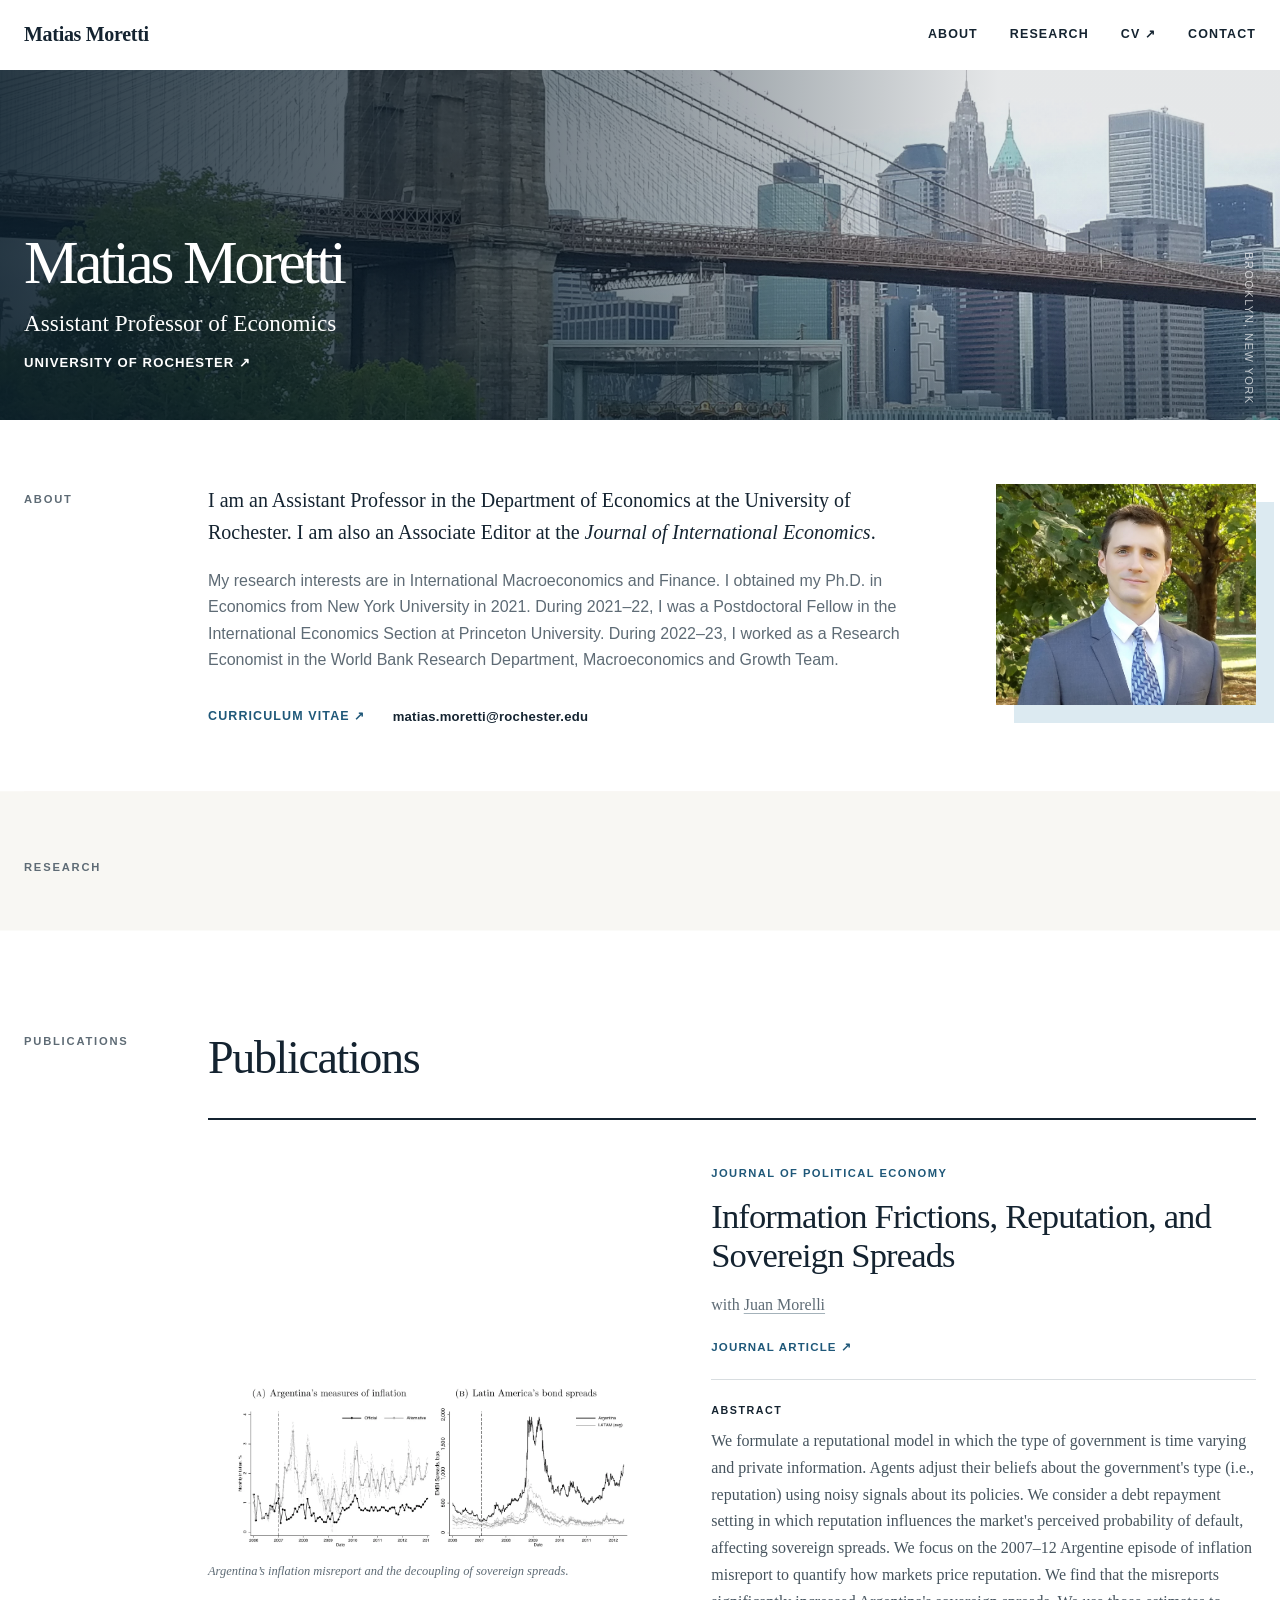
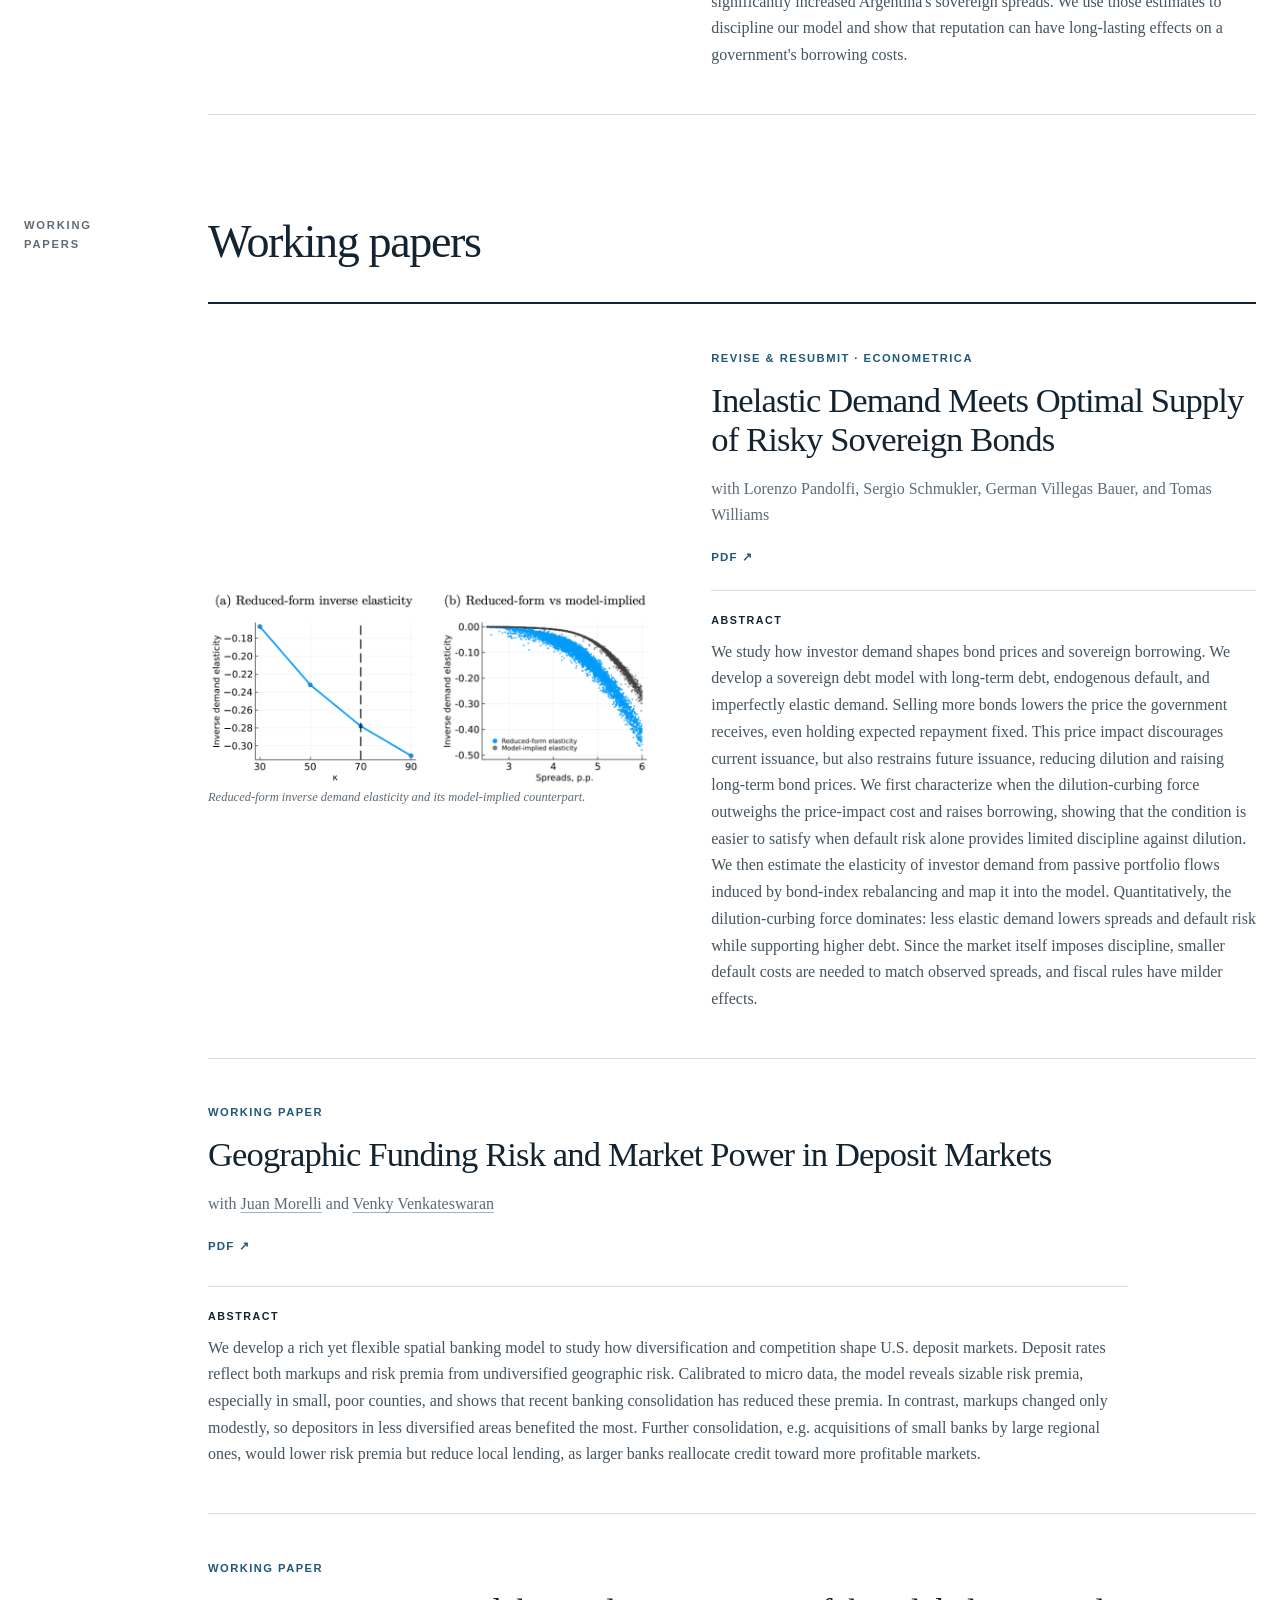
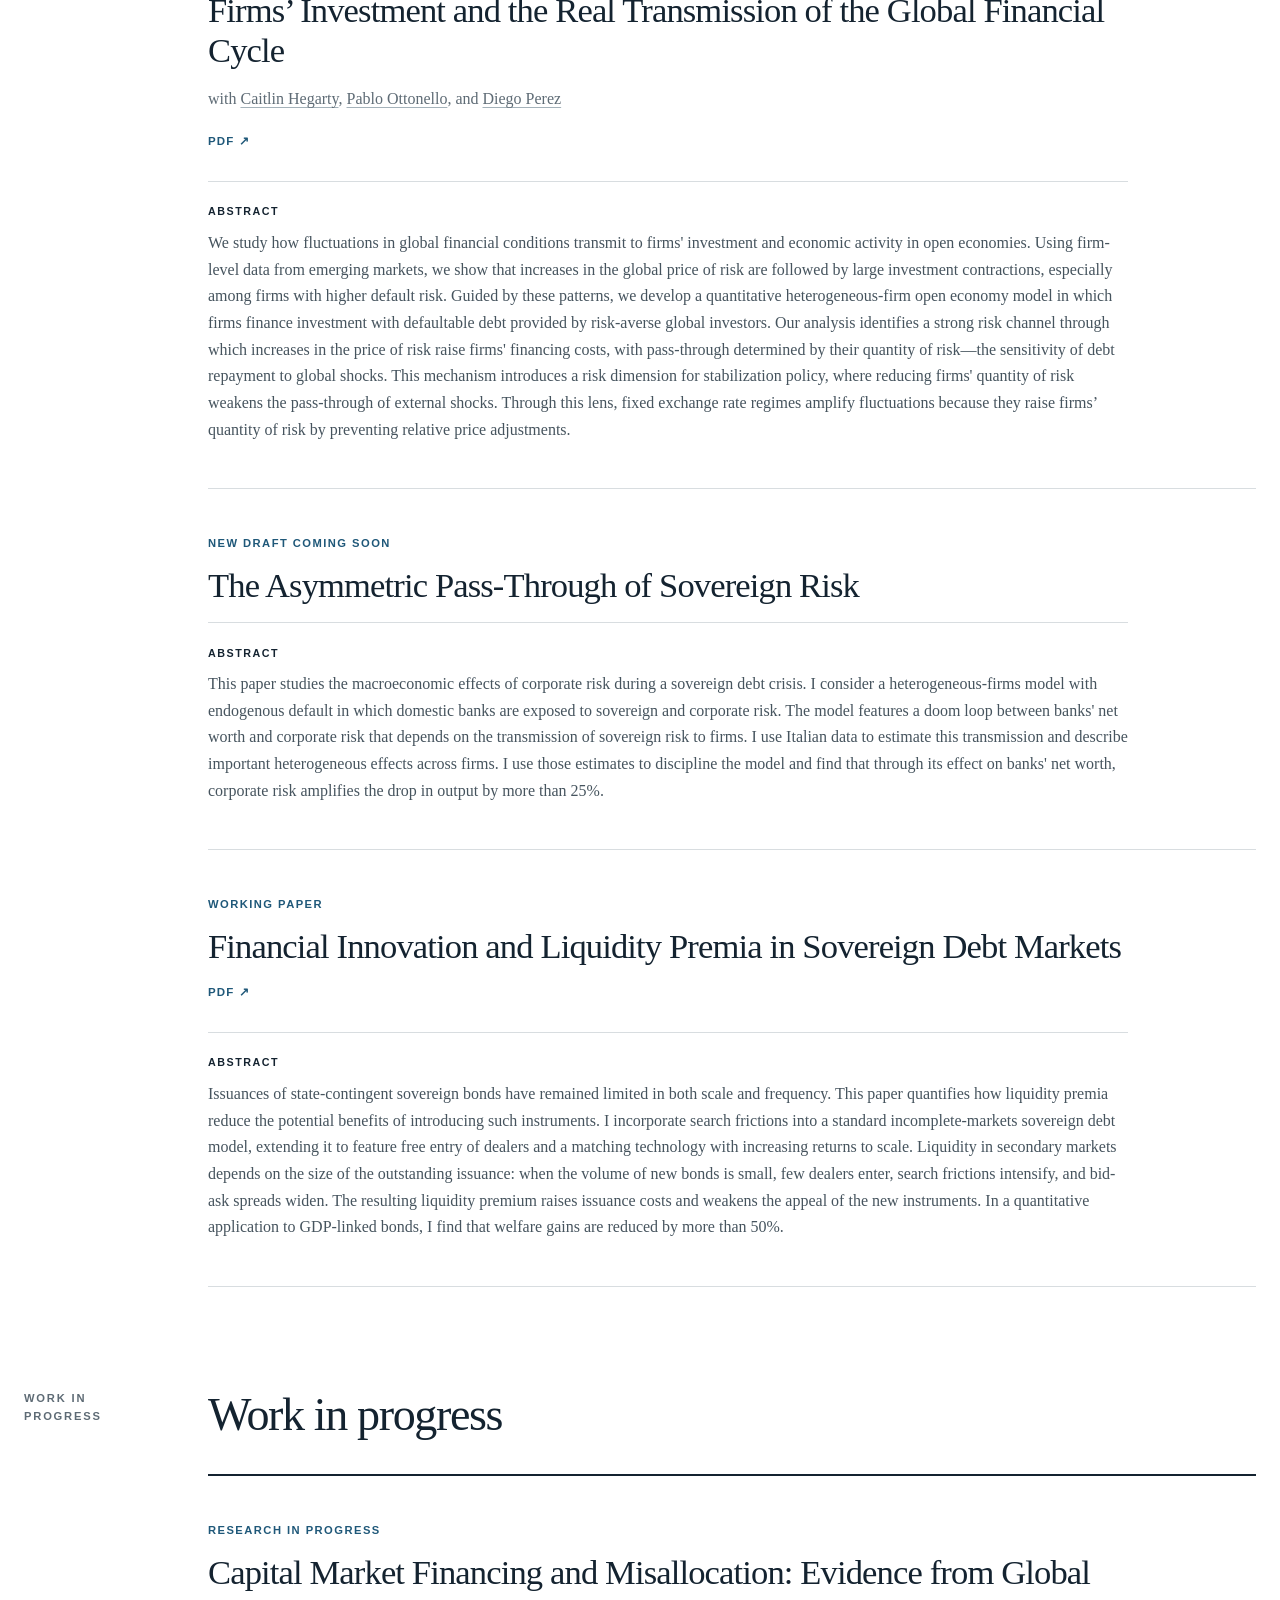
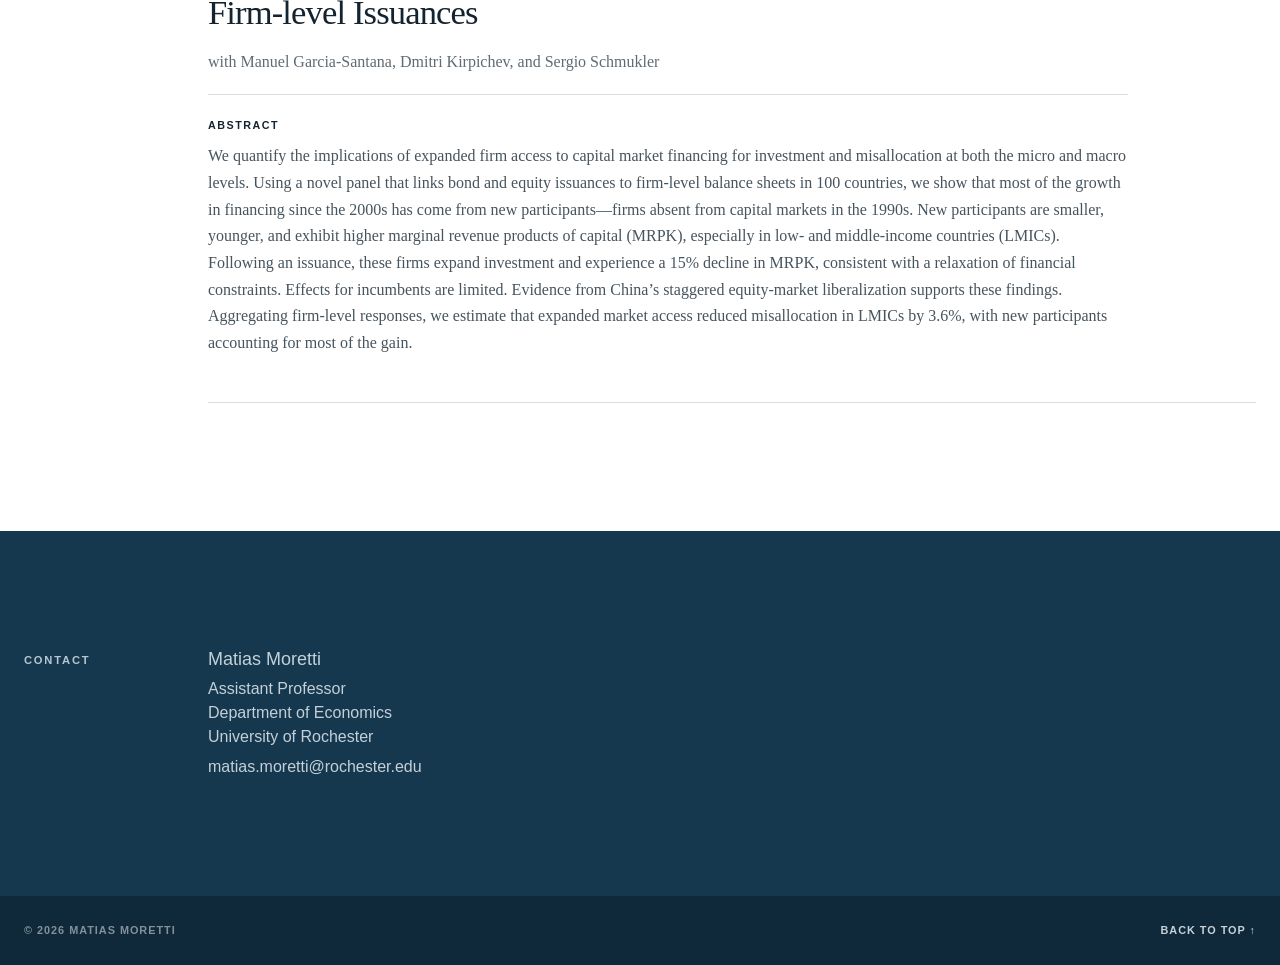
==== commit eee4eef2: "Refine contact name typography" ====
--- a/index.html
+++ b/index.html
@@ -17,7 +17,7 @@
   <title>Matias Moretti</title>
   <link rel="canonical" href="https://morettimatias.github.io/">
   <link rel="icon" href="assets/images/favicon.svg" type="image/svg+xml">
-  <link rel="stylesheet" href="styles.css?v=20260829-20">
+  <link rel="stylesheet" href="styles.css?v=20260829-21">
 </head>
 <body>
   <a class="skip-link" href="#main-content">Skip to content</a>
--- a/styles.css
+++ b/styles.css
@@ -436,11 +436,19 @@
 .contact .section-label span { color: var(--sky); }
 .contact-copy { max-width: 760px; }
 .contact h2 {
-  margin-bottom: 1.35rem;
-  font-size: 1rem;
+  margin: 0 0 .25rem;
+  color: #c3d0d7;
+  font-family: var(--sans);
+  font-size: 1.125rem;
+  font-weight: 400;
+  line-height: 1.5;
+  letter-spacing: normal;
 }
 .contact-copy > p:not(.eyebrow) { color: #c3d0d7; }
-.contact-details { margin-bottom: 0; }
+.contact-details {
+  margin-bottom: 0;
+  line-height: 1.5;
+}
 .contact a {
   display: inline-block;
   margin-top: 1rem;
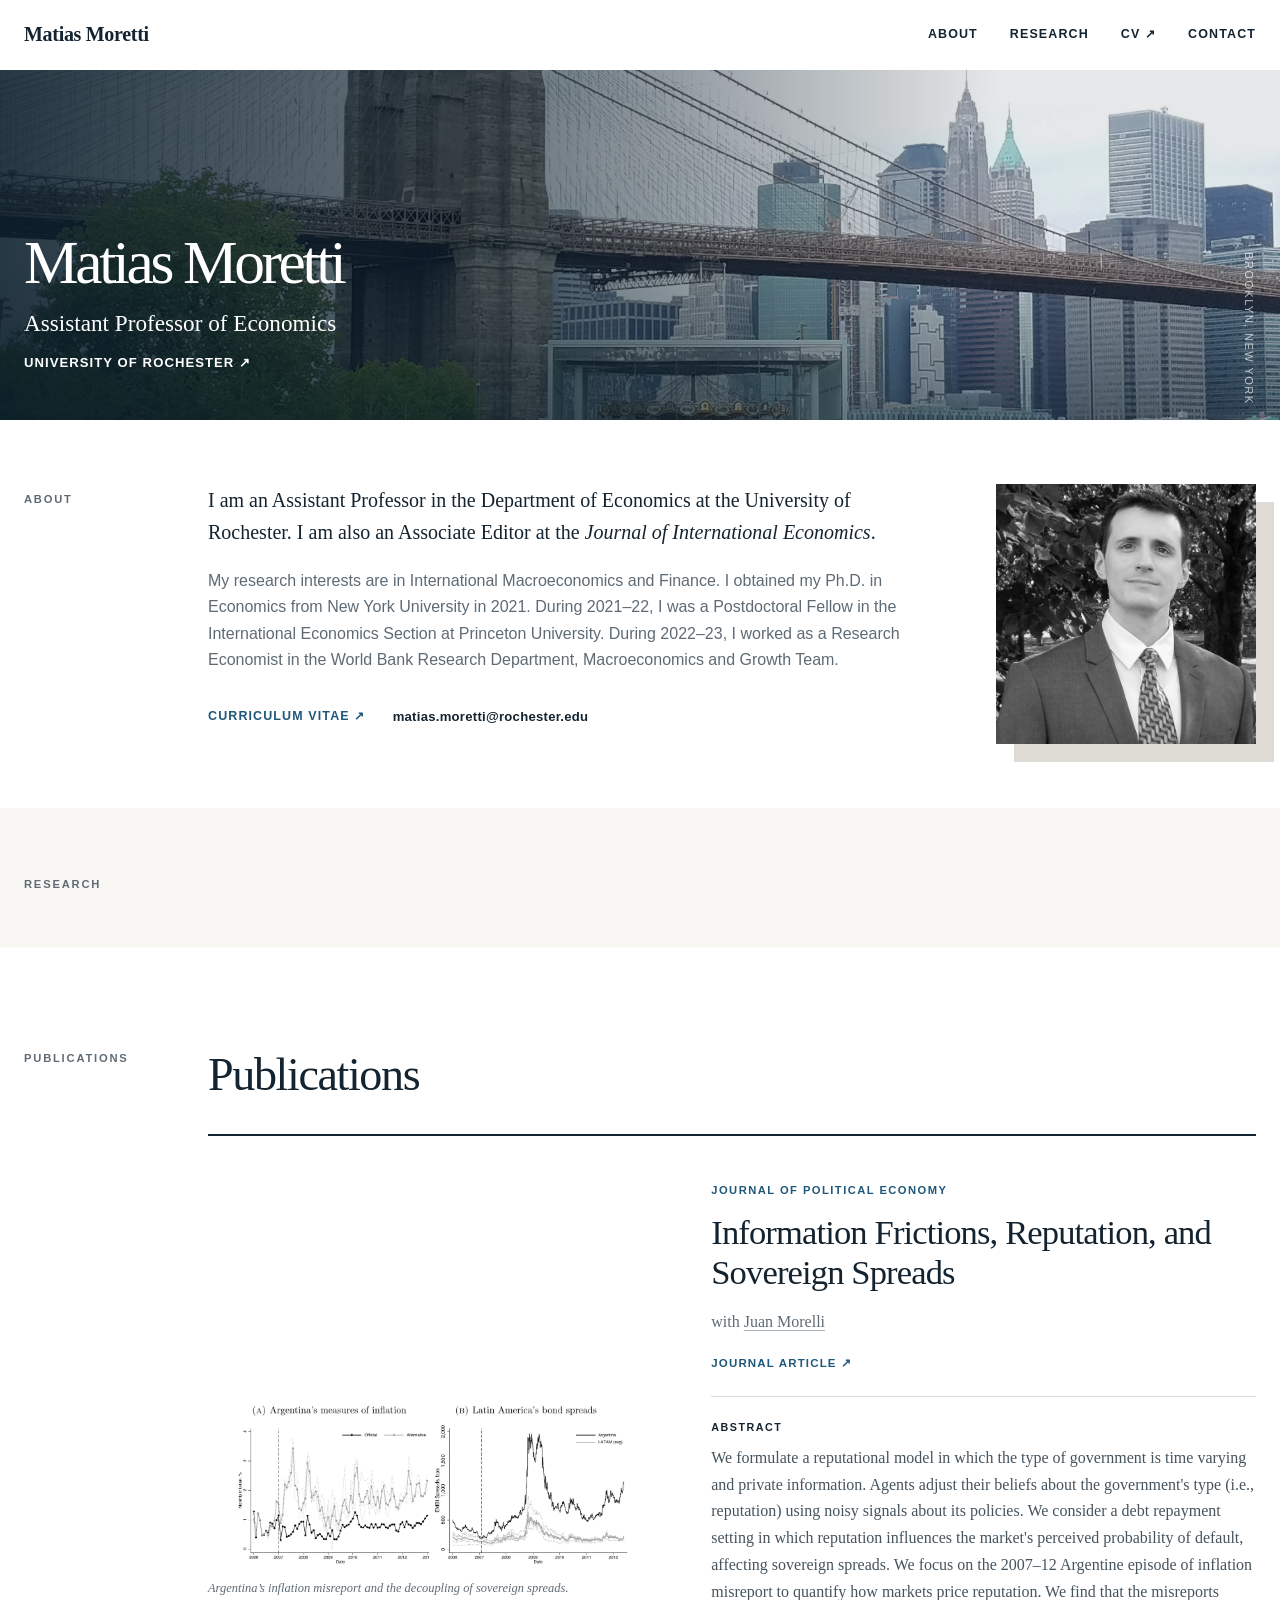
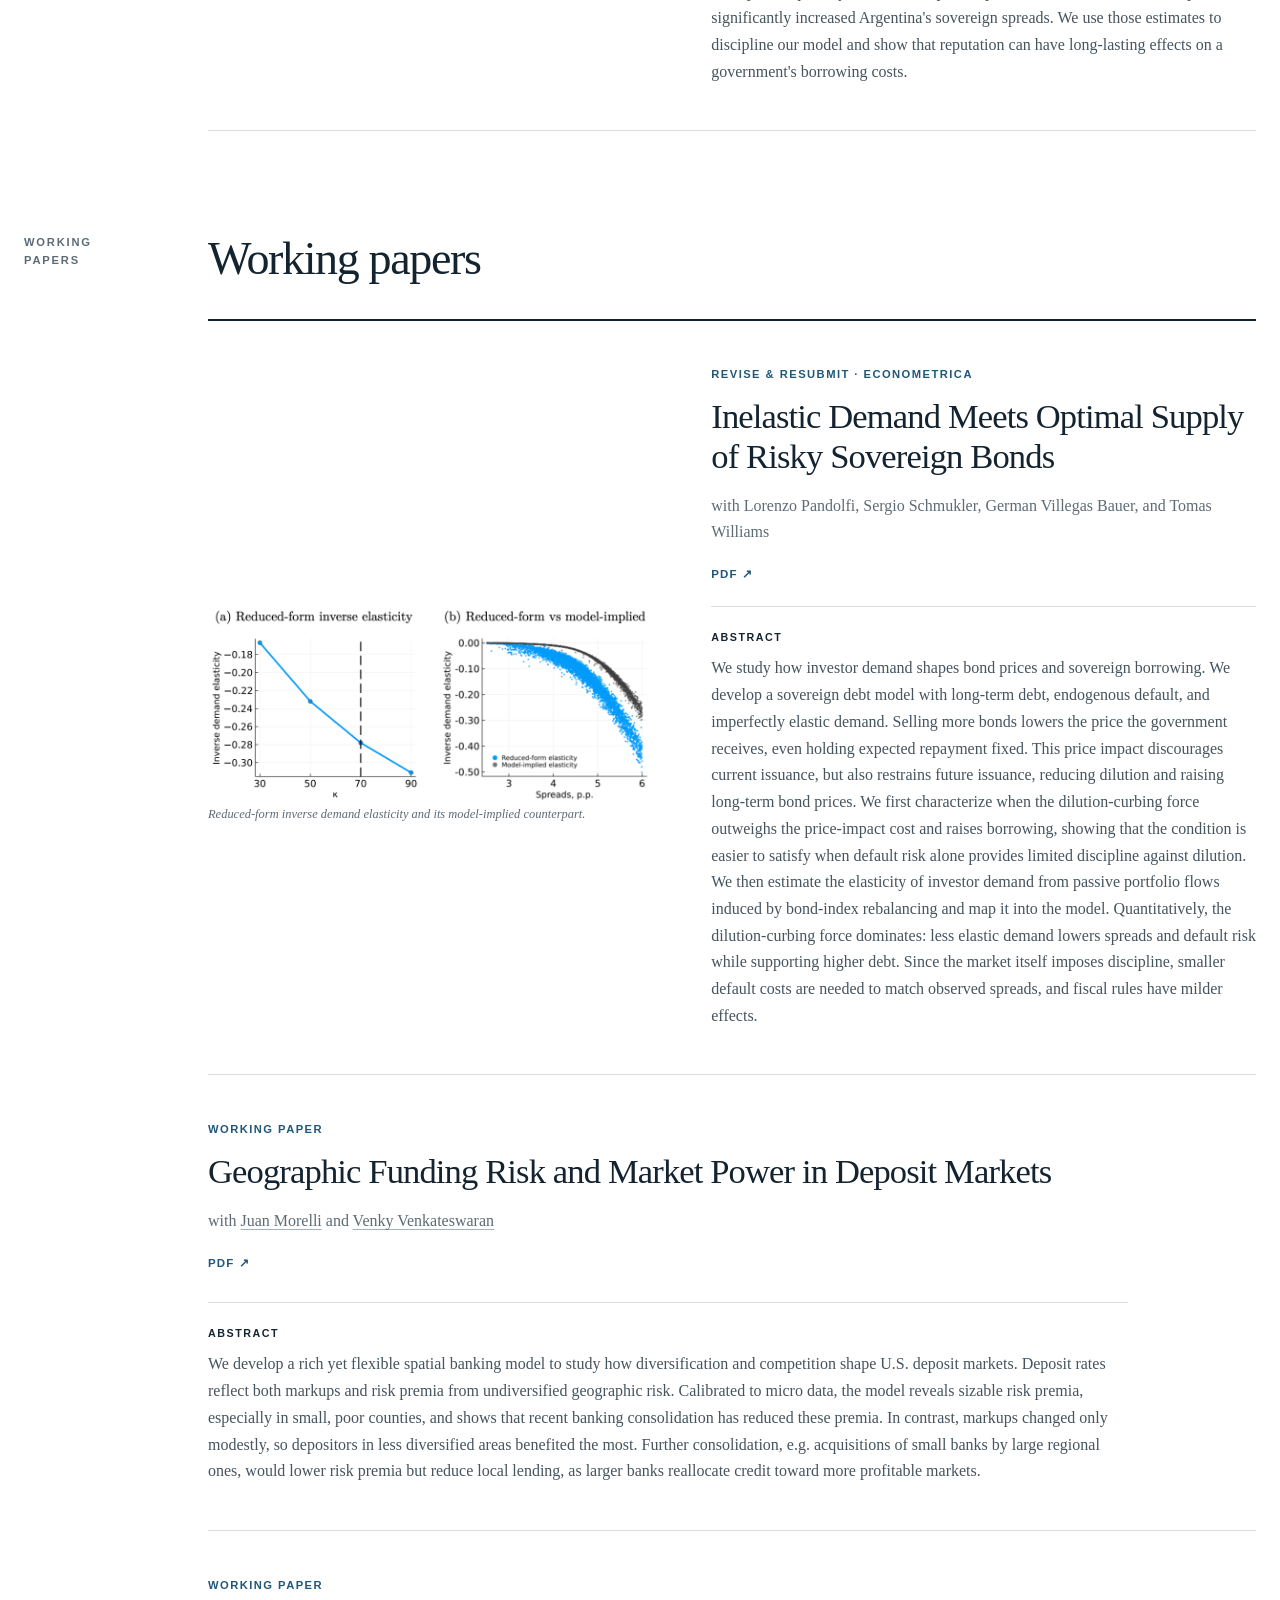
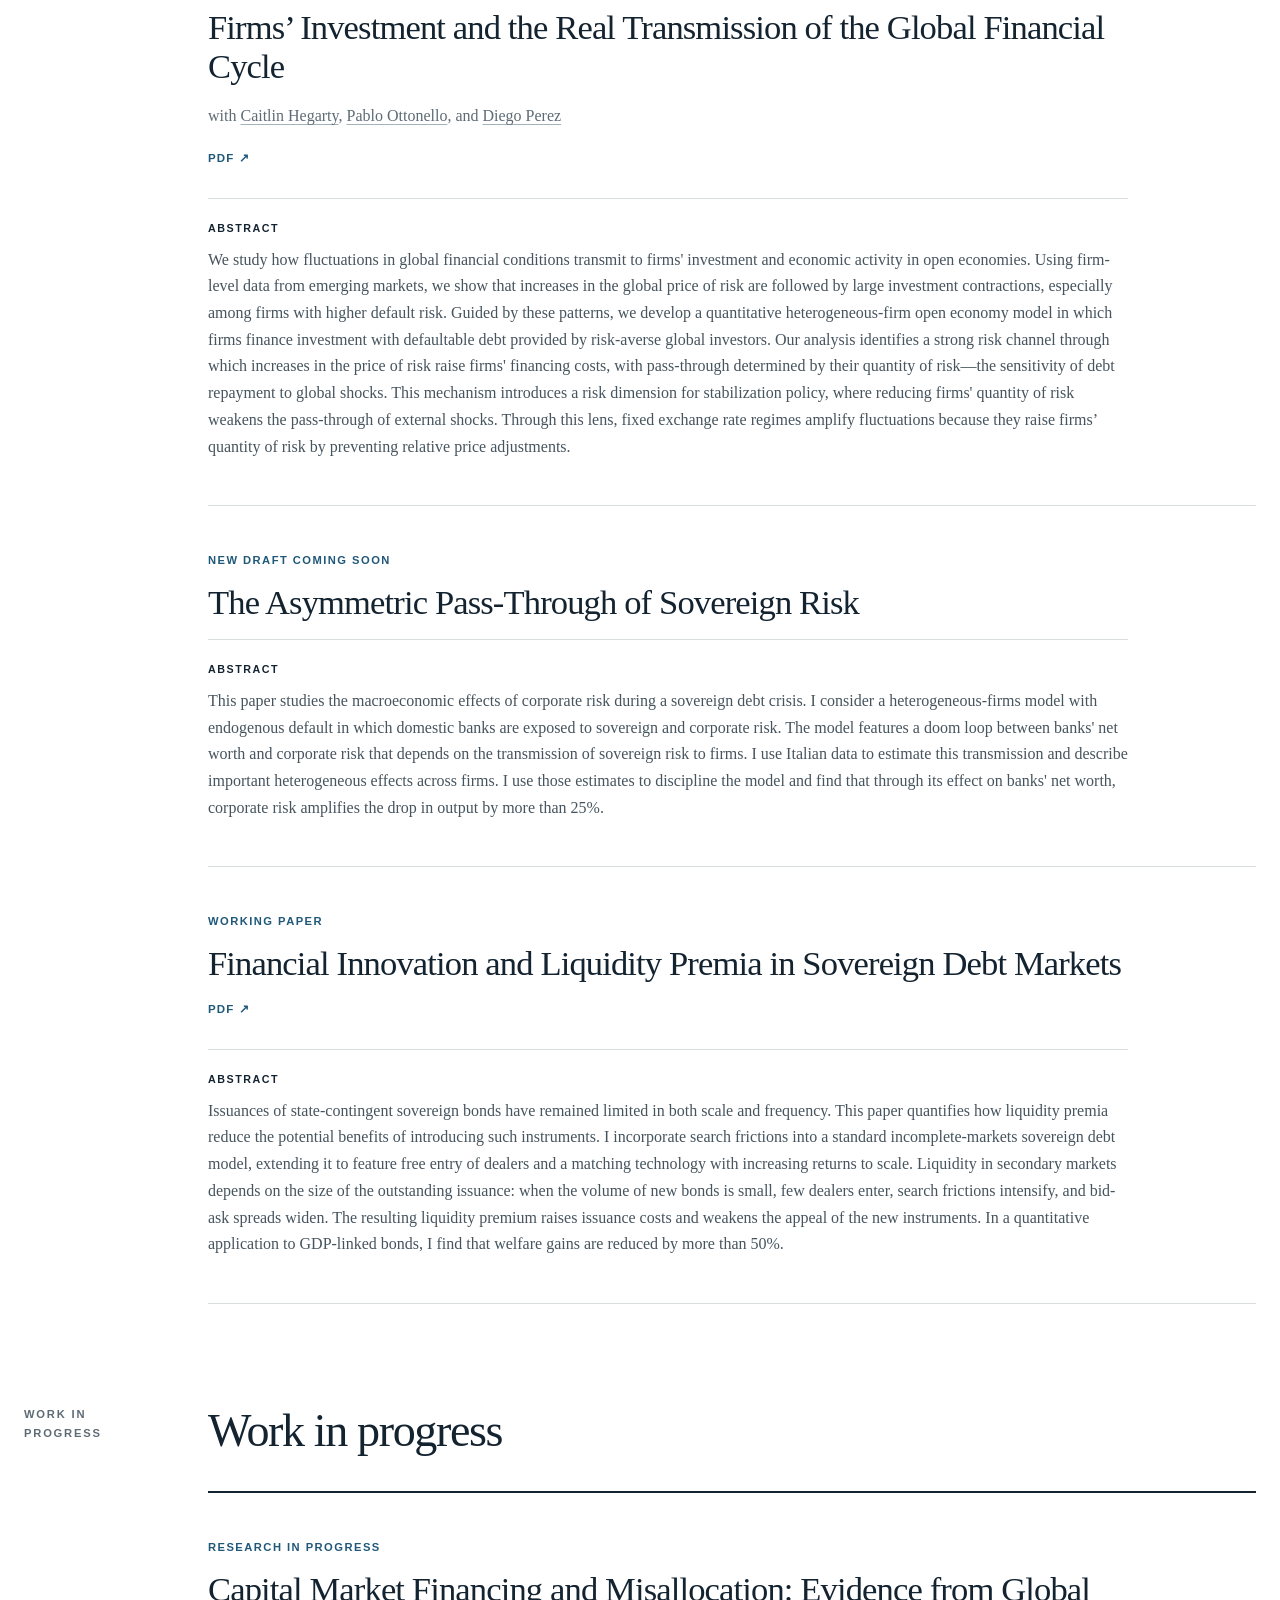
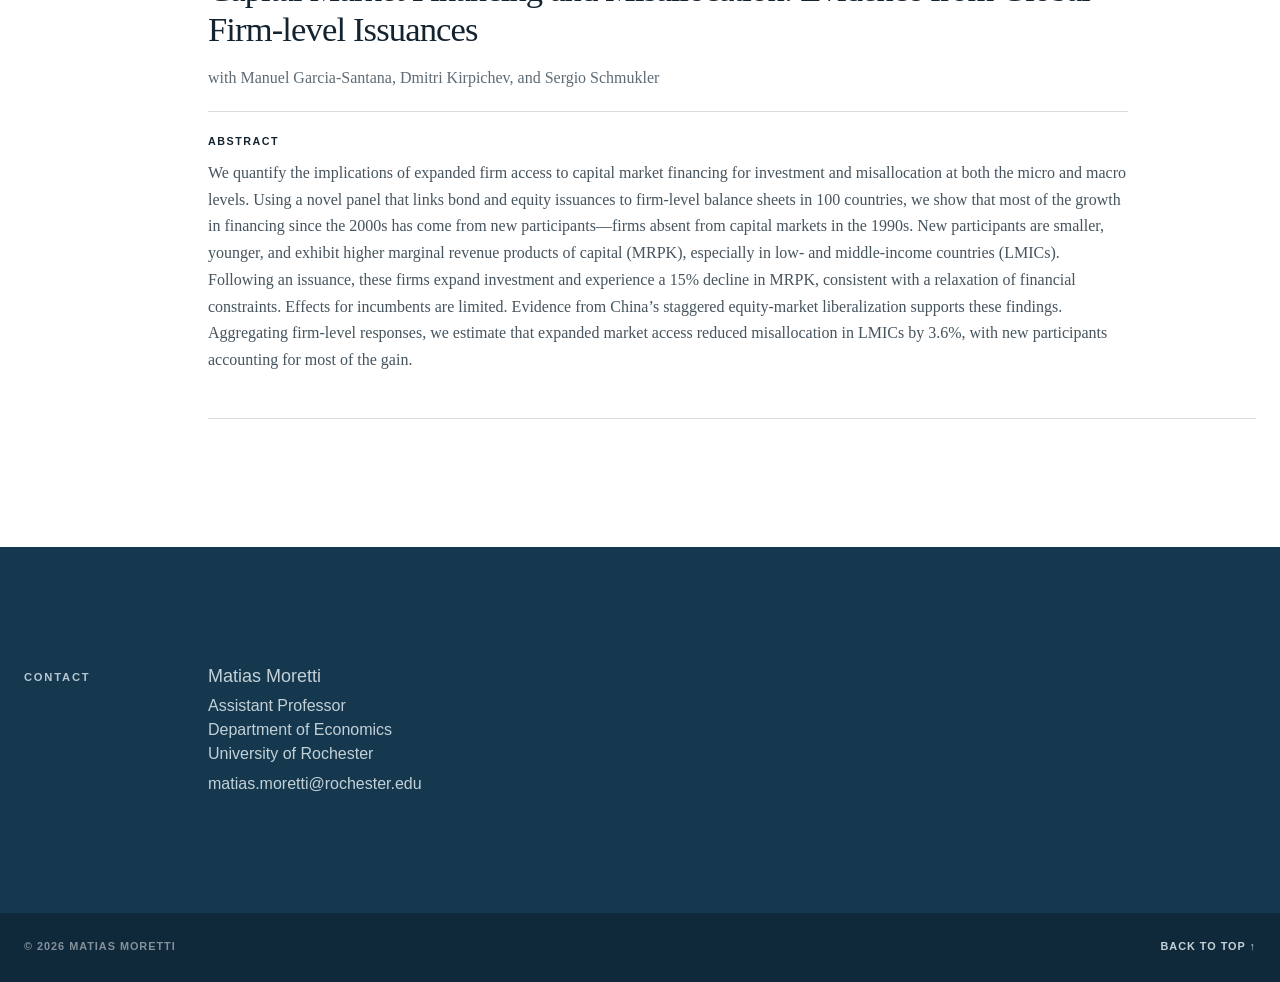
==== commit 7091ce91: "Update portrait to grayscale headshot" ====
--- a/index.html
+++ b/index.html
@@ -12,12 +12,13 @@
   <meta charset="utf-8">
   <meta name="viewport" content="width=device-width, initial-scale=1">
   <meta name="description" content="Matias Moretti is an Assistant Professor of Economics at the University of Rochester researching international macroeconomics and finance.">
+  <meta property="og:title" content="Matias Moretti">
   <meta name="google-site-verification" content="yPBf0B5M66TcuNcL68v2eq8RAEyVuqP2-J2rra1R8Lk">
   <meta name="theme-color" content="#173b57">
   <title>Matias Moretti</title>
   <link rel="canonical" href="https://morettimatias.github.io/">
   <link rel="icon" href="assets/images/favicon.svg" type="image/svg+xml">
-  <link rel="stylesheet" href="styles.css?v=20260829-21">
+  <link rel="stylesheet" href="styles.css?v=20260830-1">
 </head>
 <body>
   <a class="skip-link" href="#main-content">Skip to content</a>
@@ -62,7 +63,7 @@
         </div>
       </div>
       <figure class="portrait-wrap">
-        <img src="assets/images/Headshot.jpg" alt="Portrait of Matias Moretti" width="2548" height="2161" style="width:100%;height:auto;aspect-ratio:auto;object-fit:contain;object-position:center;max-height:none">
+        <img src="assets/images/Headshot_2_grey.jpg" alt="Portrait of Matias Moretti" width="1254" height="1254" style="width:100%;height:auto;aspect-ratio:auto;object-fit:contain;object-position:center;max-height:none">
       </figure>
     </section>
 
--- a/styles.css
+++ b/styles.css
@@ -261,7 +261,7 @@
   position: absolute;
   z-index: -1;
   inset: 18px -18px -18px 18px;
-  background: var(--sky);
+  background: #dedbd5;
 }
 .portrait-wrap img {
   width: 100%;
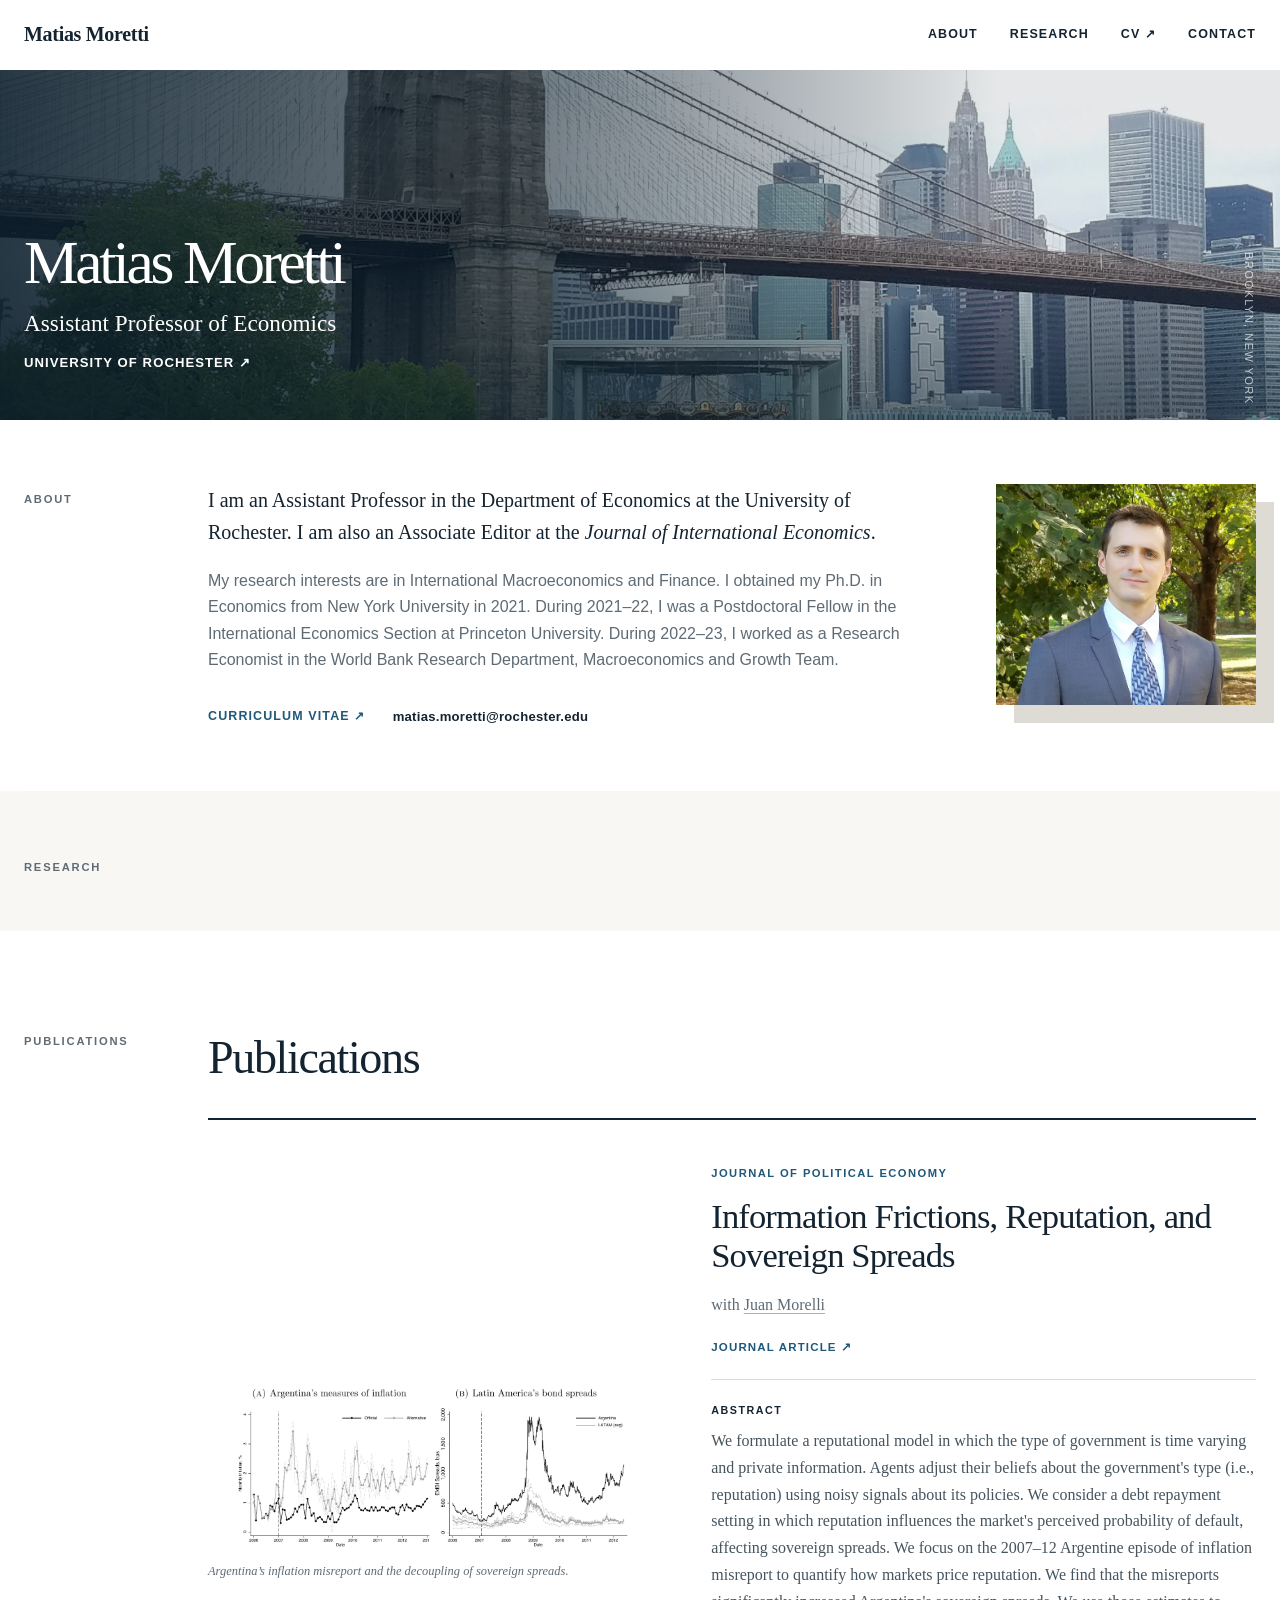
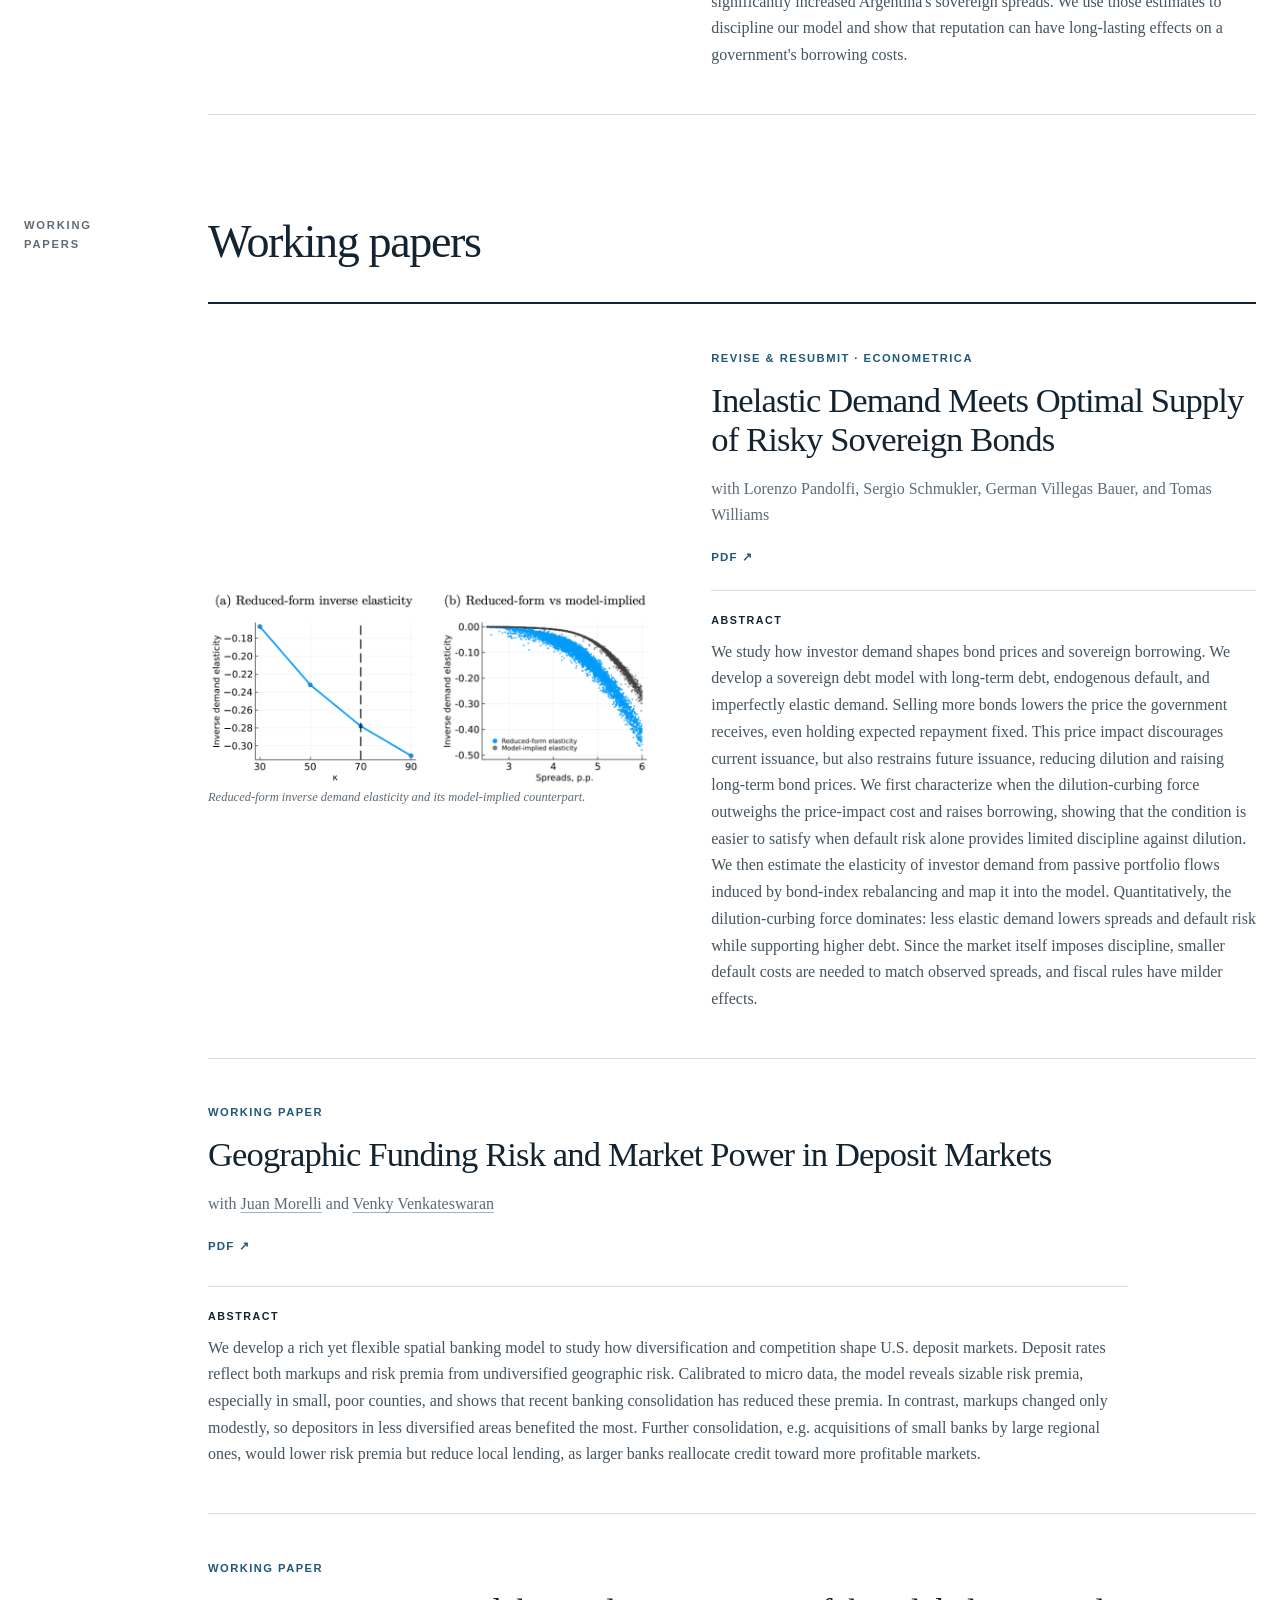
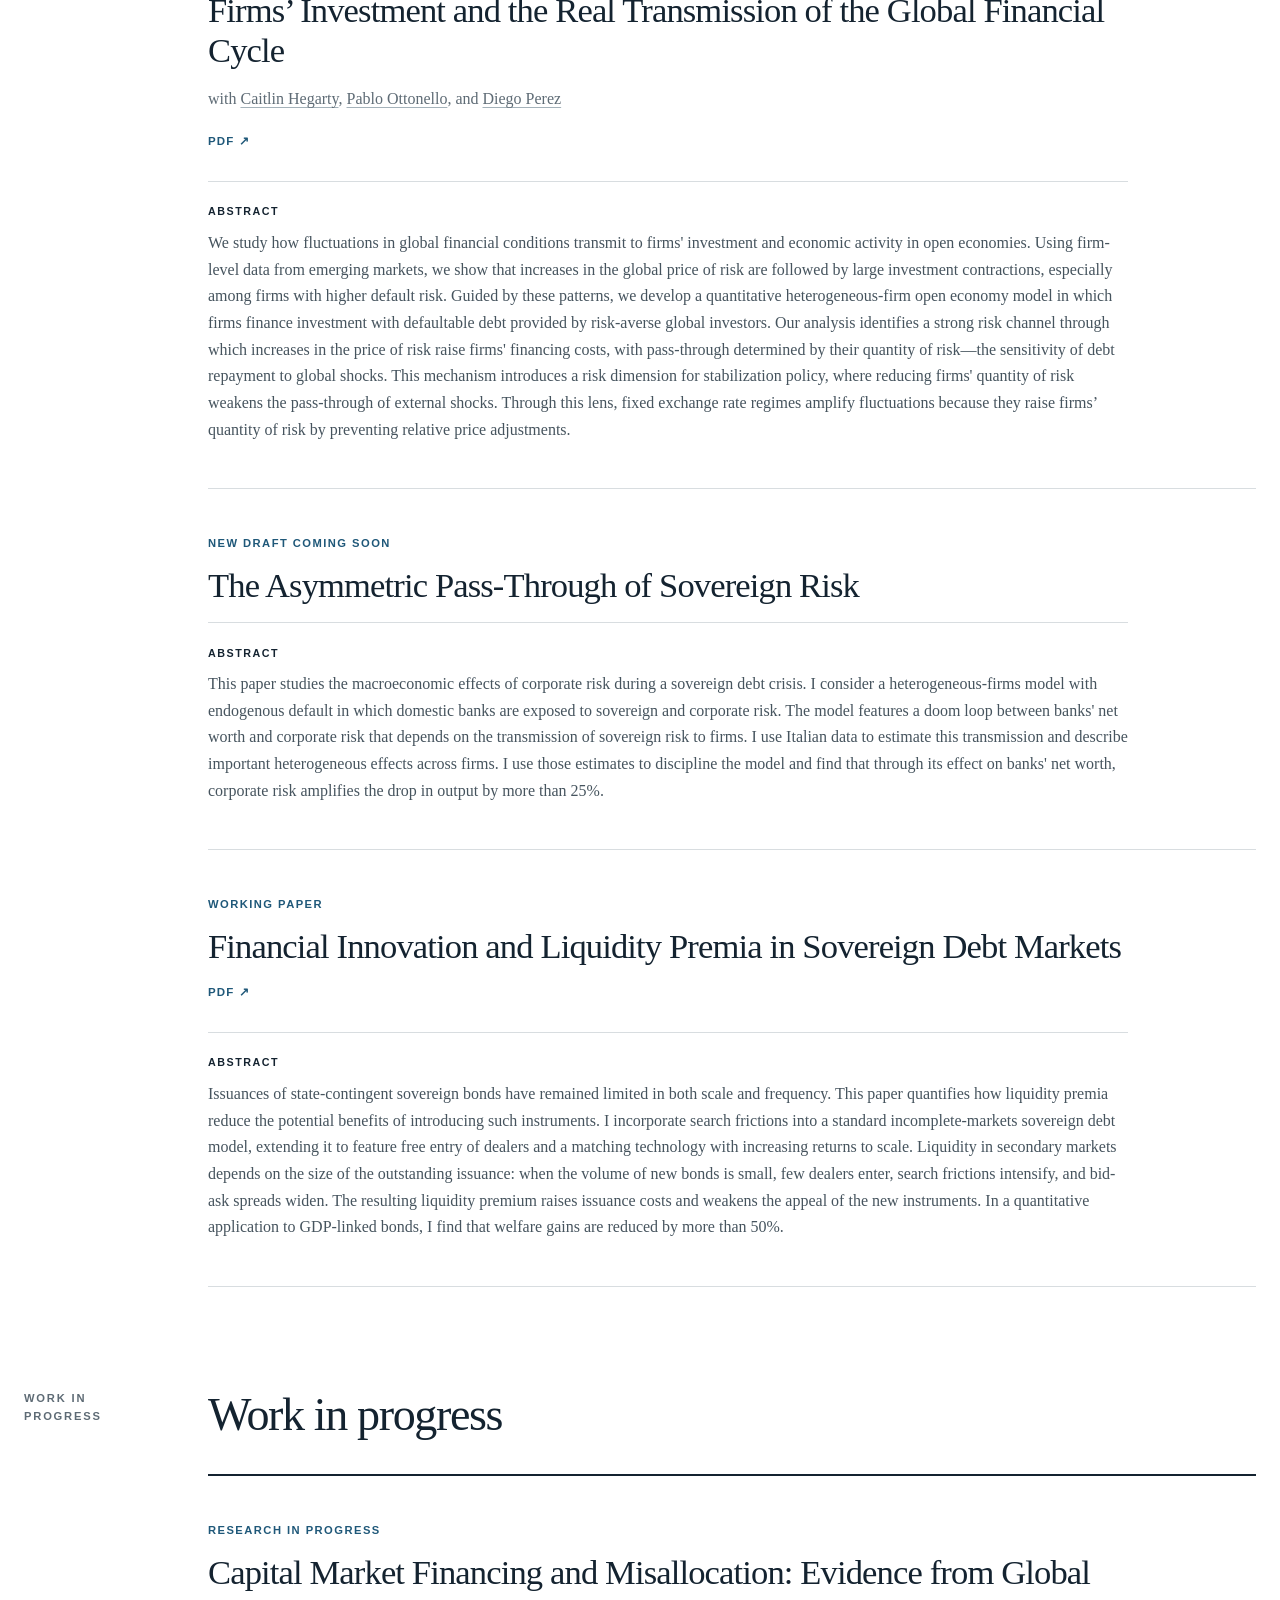
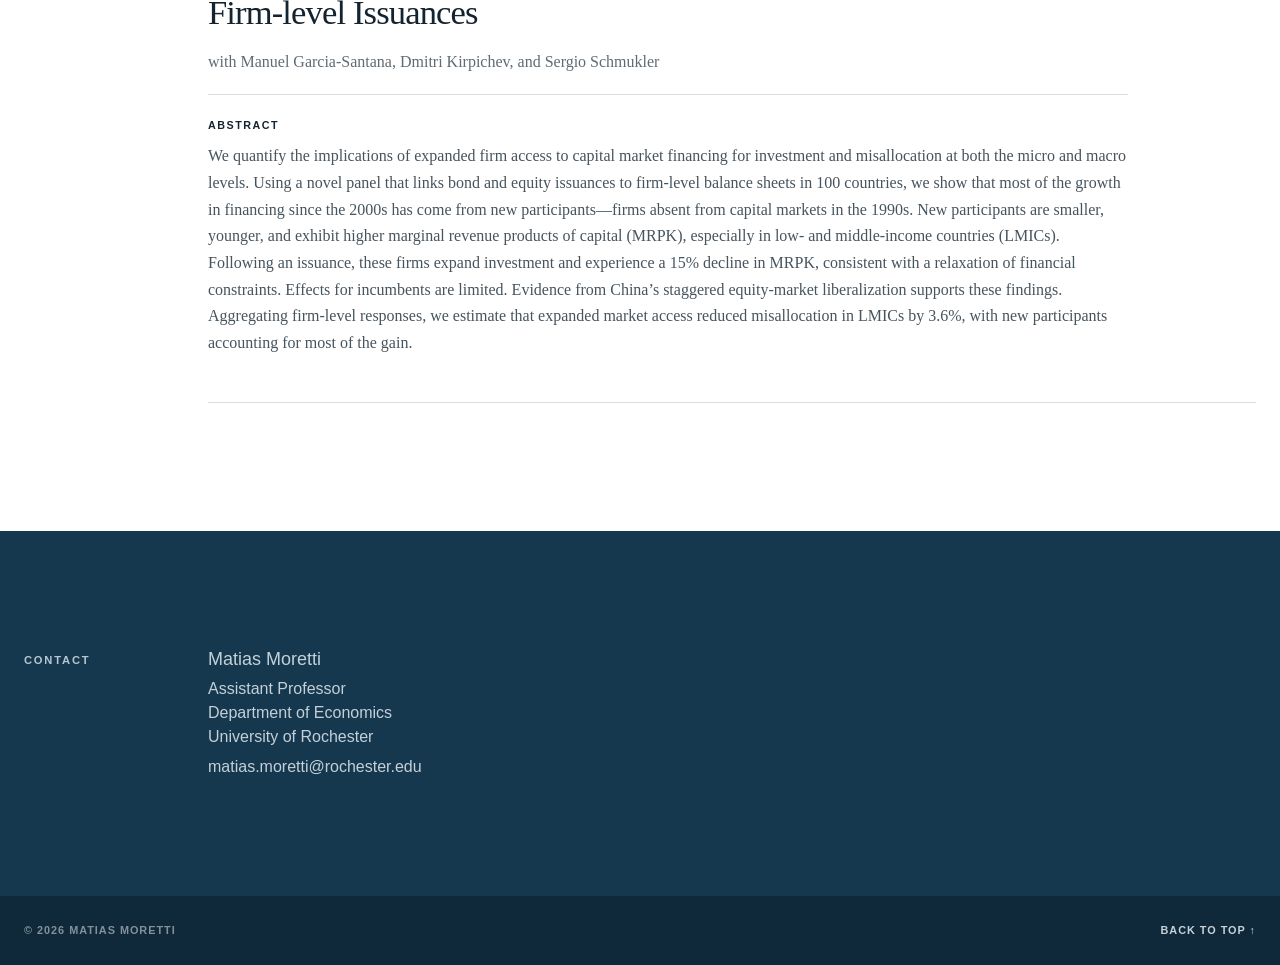
==== commit 2ba4ae34: "Restore color portrait" ====
--- a/index.html
+++ b/index.html
@@ -18,7 +18,7 @@
   <title>Matias Moretti</title>
   <link rel="canonical" href="https://morettimatias.github.io/">
   <link rel="icon" href="assets/images/favicon.svg" type="image/svg+xml">
-  <link rel="stylesheet" href="styles.css?v=20260830-1">
+  <link rel="stylesheet" href="styles.css?v=20260830-2">
 </head>
 <body>
   <a class="skip-link" href="#main-content">Skip to content</a>
@@ -63,7 +63,7 @@
         </div>
       </div>
       <figure class="portrait-wrap">
-        <img src="assets/images/Headshot_2_grey.jpg" alt="Portrait of Matias Moretti" width="1254" height="1254" style="width:100%;height:auto;aspect-ratio:auto;object-fit:contain;object-position:center;max-height:none">
+        <img src="assets/images/Headshot.jpg" alt="Portrait of Matias Moretti" width="2548" height="2161" style="width:100%;height:auto;aspect-ratio:auto;object-fit:contain;object-position:center;max-height:none">
       </figure>
     </section>
 
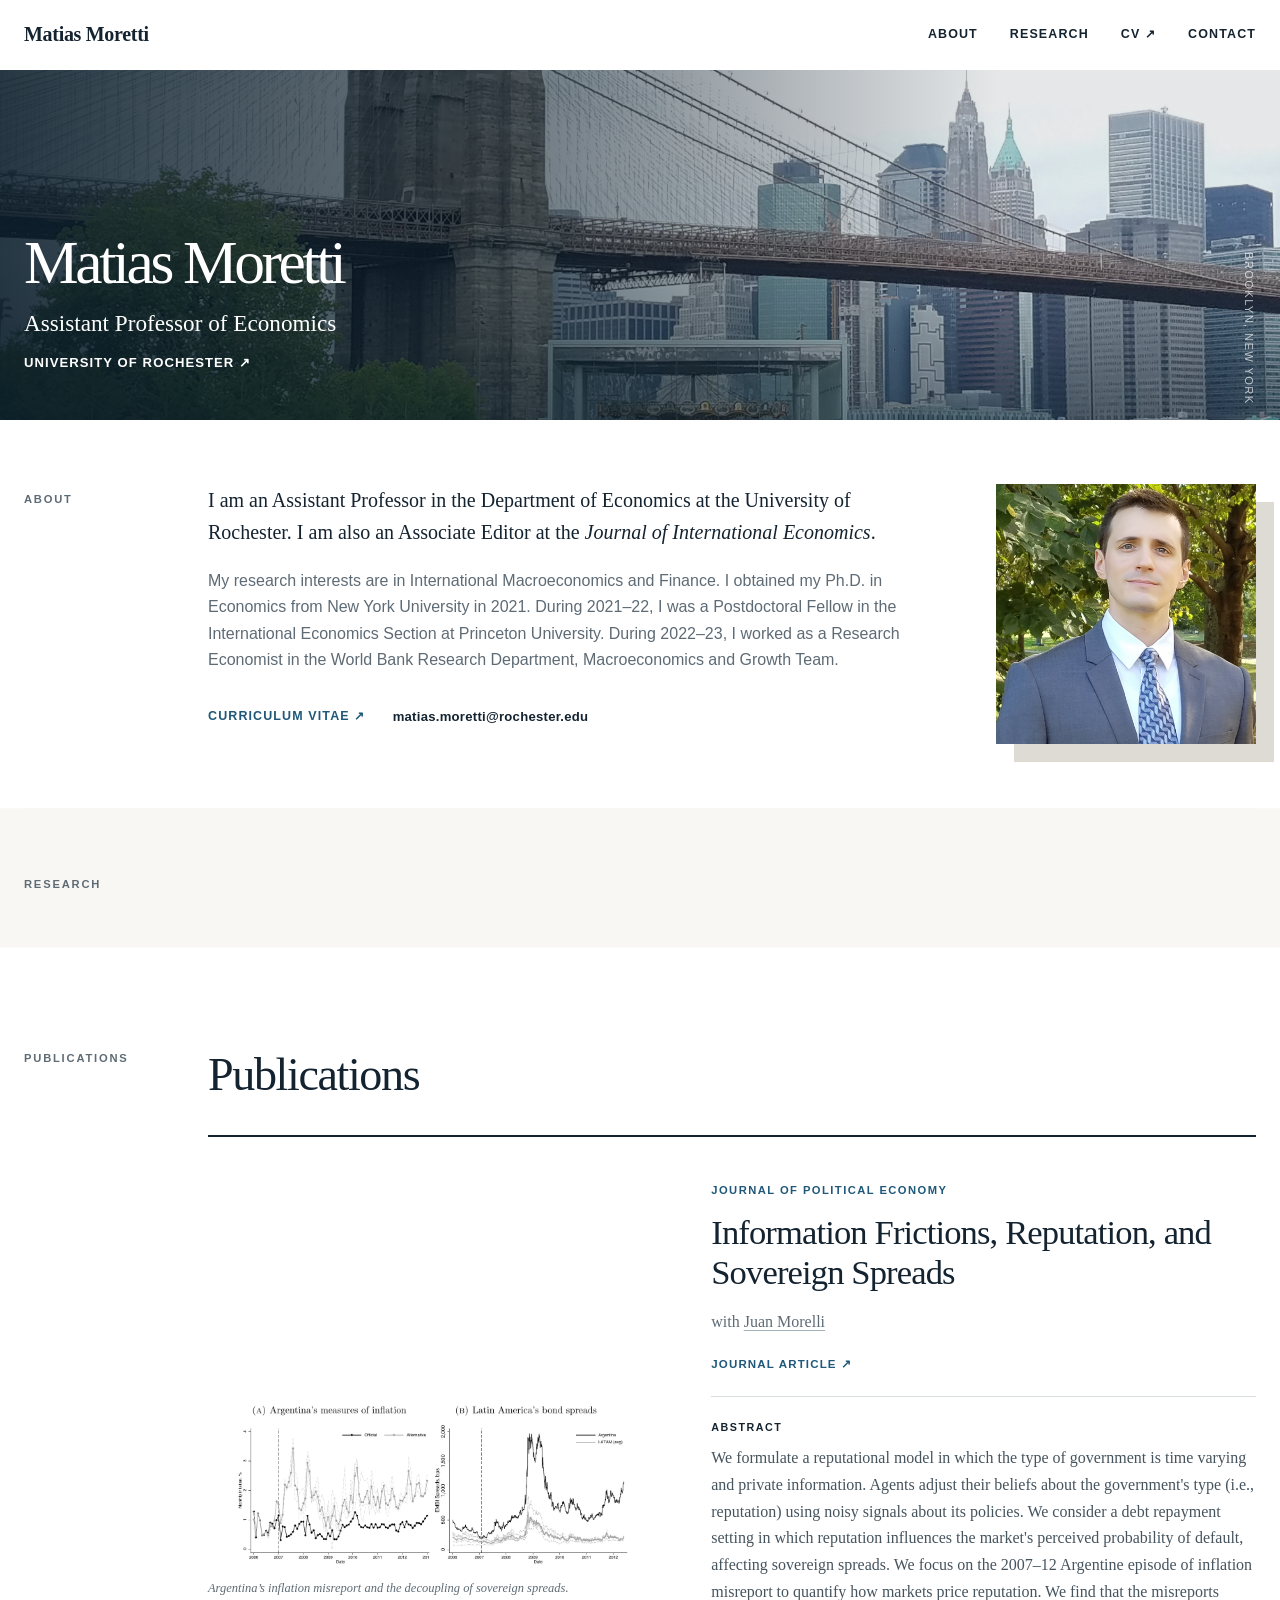
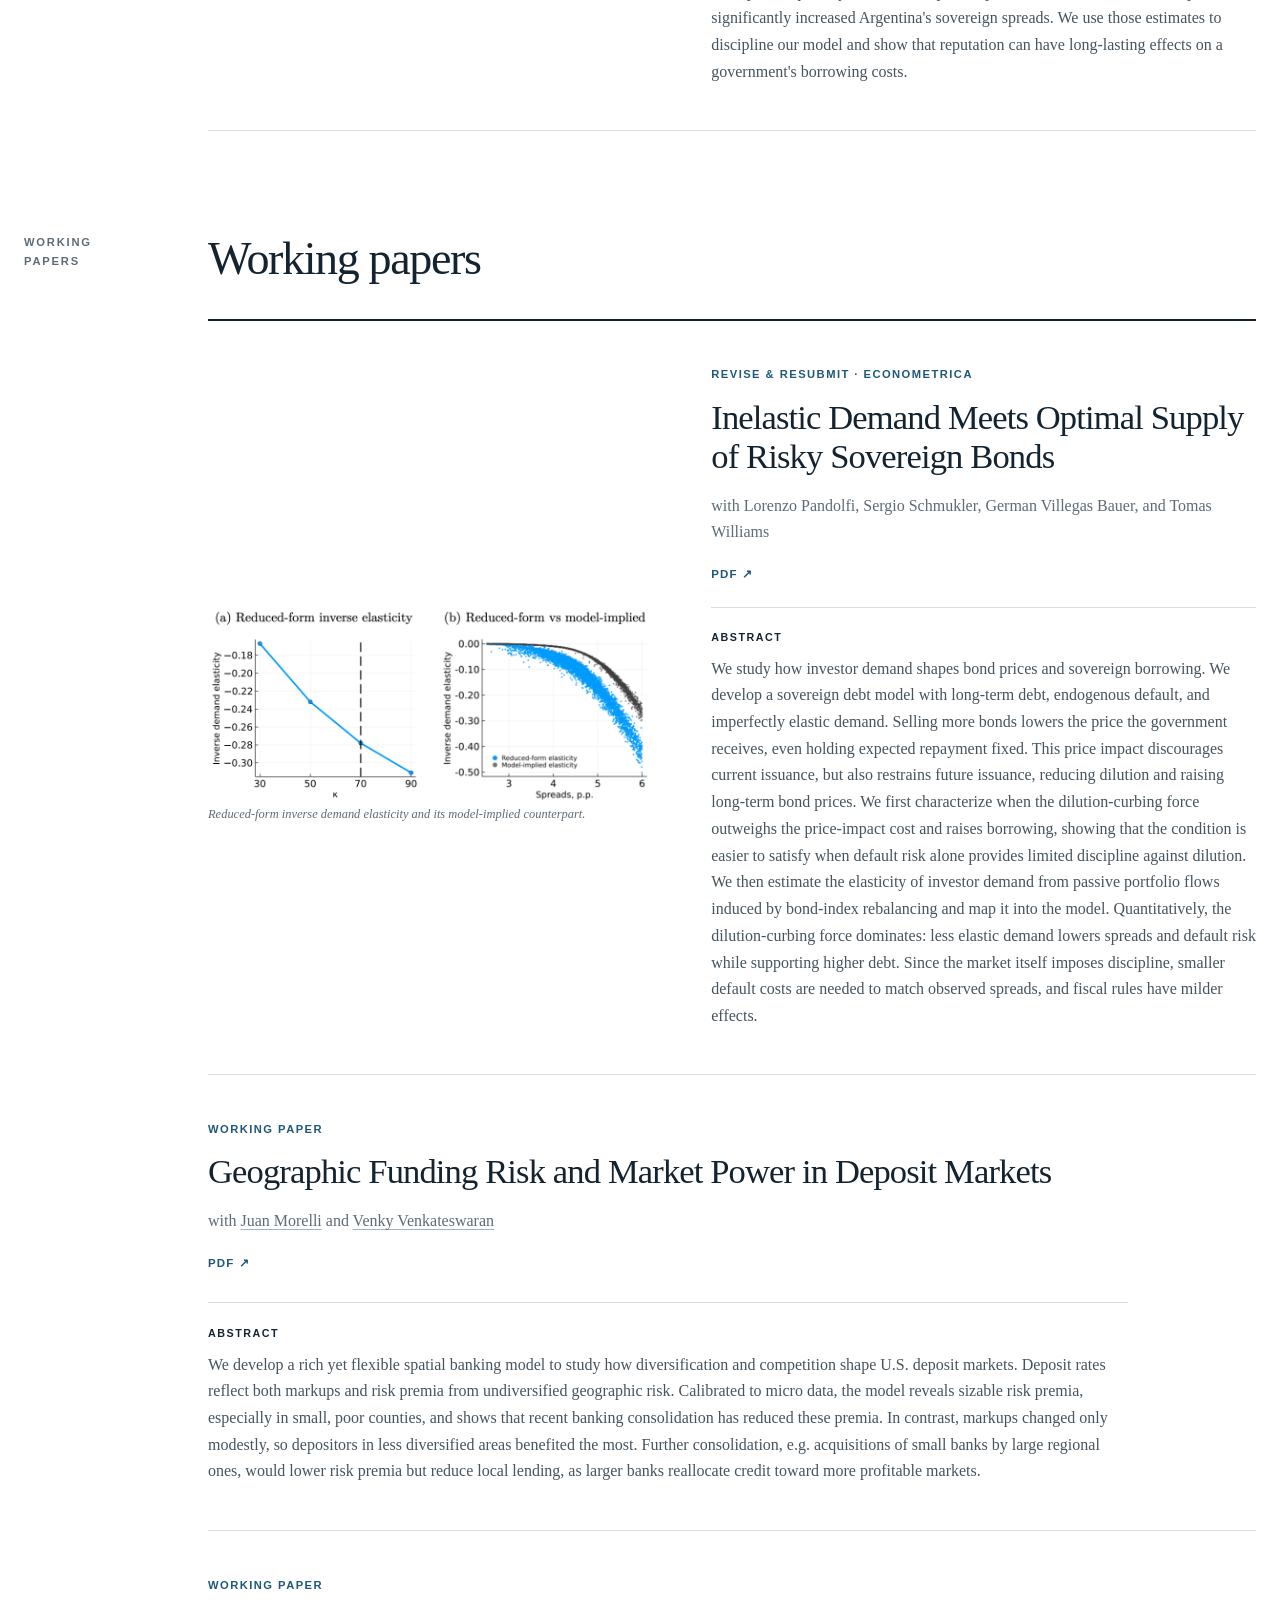
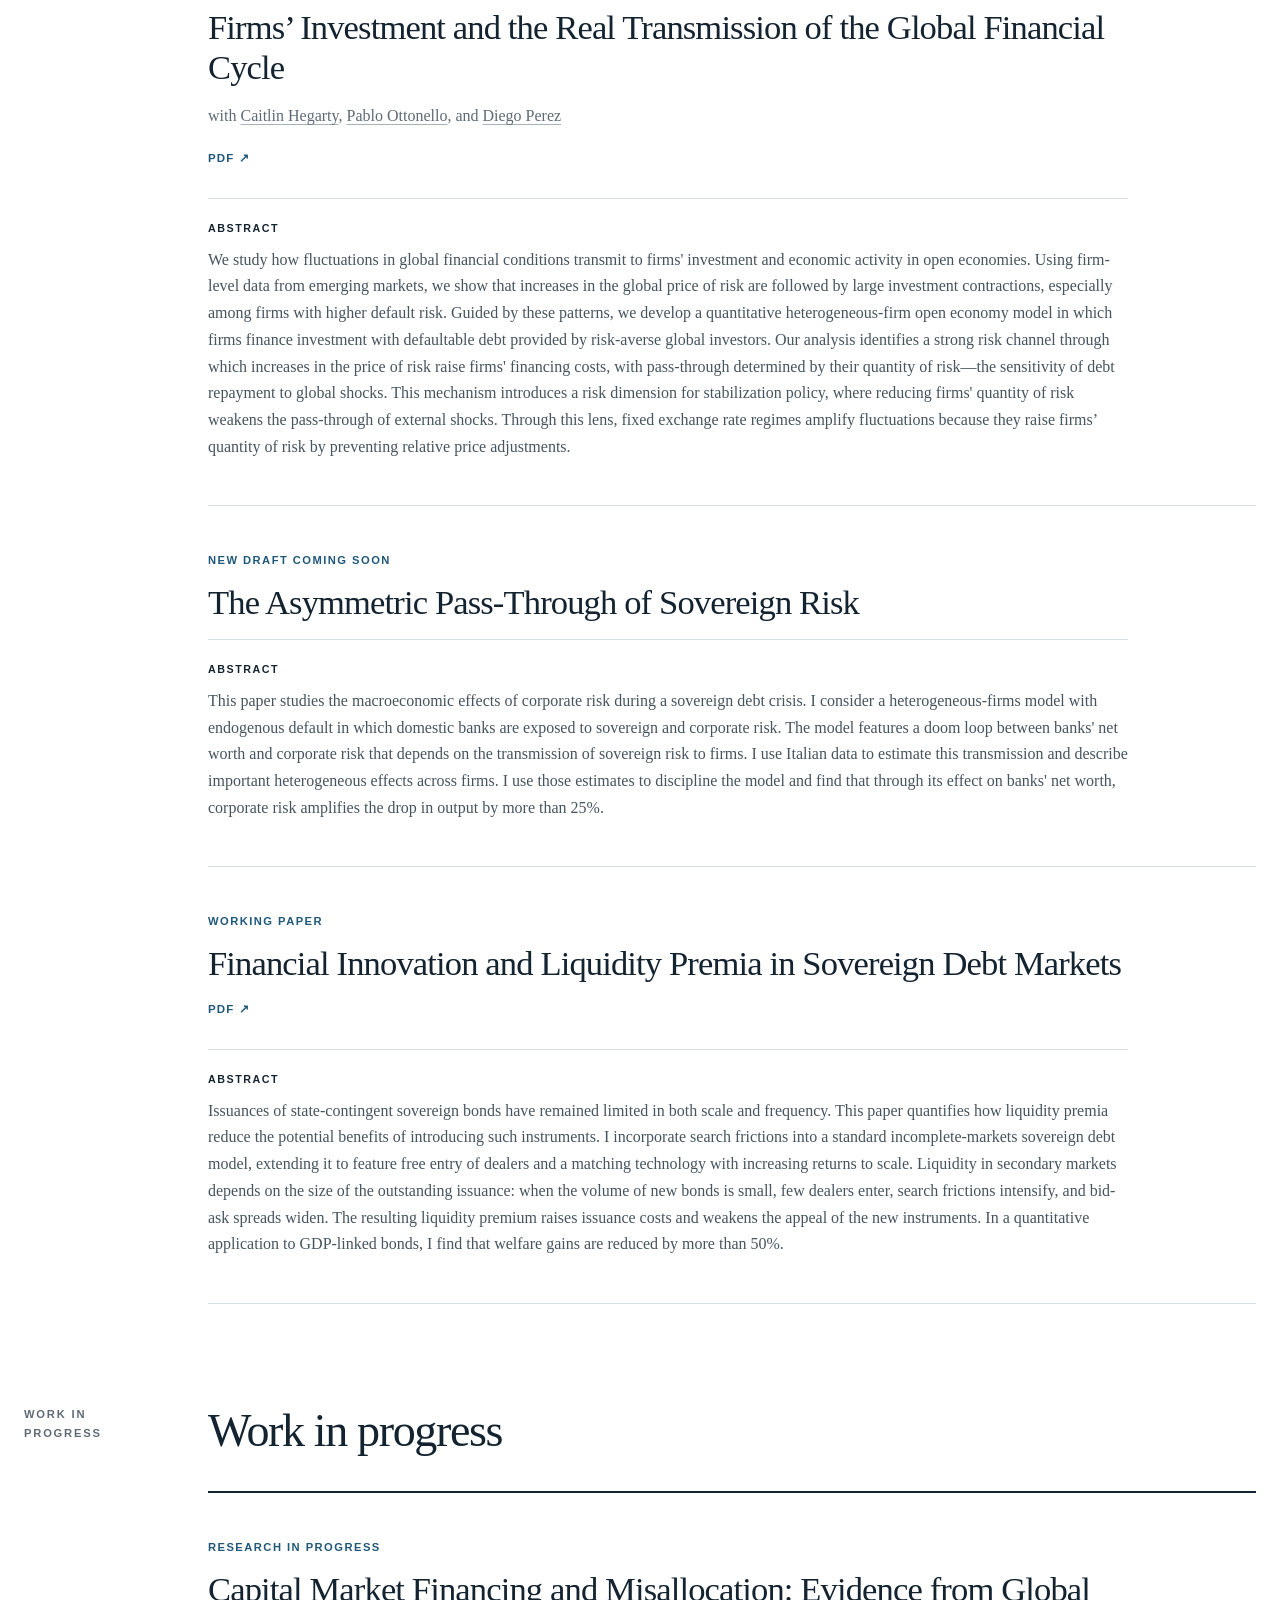
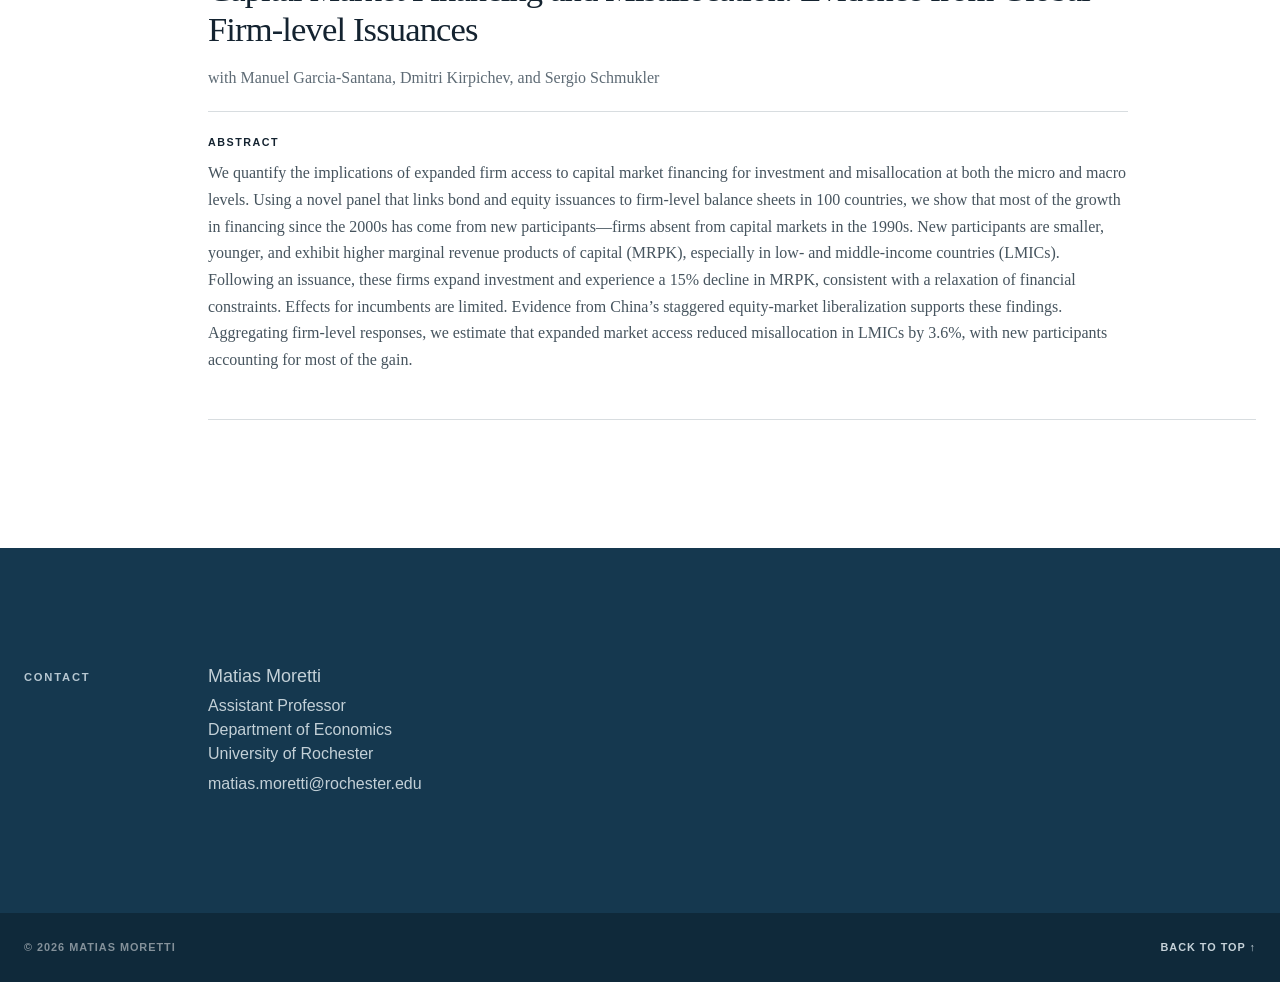
==== commit 54807967: "Use requested color headshot" ====
--- a/index.html
+++ b/index.html
@@ -18,7 +18,7 @@
   <title>Matias Moretti</title>
   <link rel="canonical" href="https://morettimatias.github.io/">
   <link rel="icon" href="assets/images/favicon.svg" type="image/svg+xml">
-  <link rel="stylesheet" href="styles.css?v=20260830-2">
+  <link rel="stylesheet" href="styles.css?v=20260830-3">
 </head>
 <body>
   <a class="skip-link" href="#main-content">Skip to content</a>
@@ -63,7 +63,7 @@
         </div>
       </div>
       <figure class="portrait-wrap">
-        <img src="assets/images/Headshot.jpg" alt="Portrait of Matias Moretti" width="2548" height="2161" style="width:100%;height:auto;aspect-ratio:auto;object-fit:contain;object-position:center;max-height:none">
+        <img src="assets/images/Headshot_2.jpg" alt="Portrait of Matias Moretti" width="1956" height="1957" style="width:100%;height:auto;aspect-ratio:auto;object-fit:contain;object-position:center;max-height:none">
       </figure>
     </section>
 
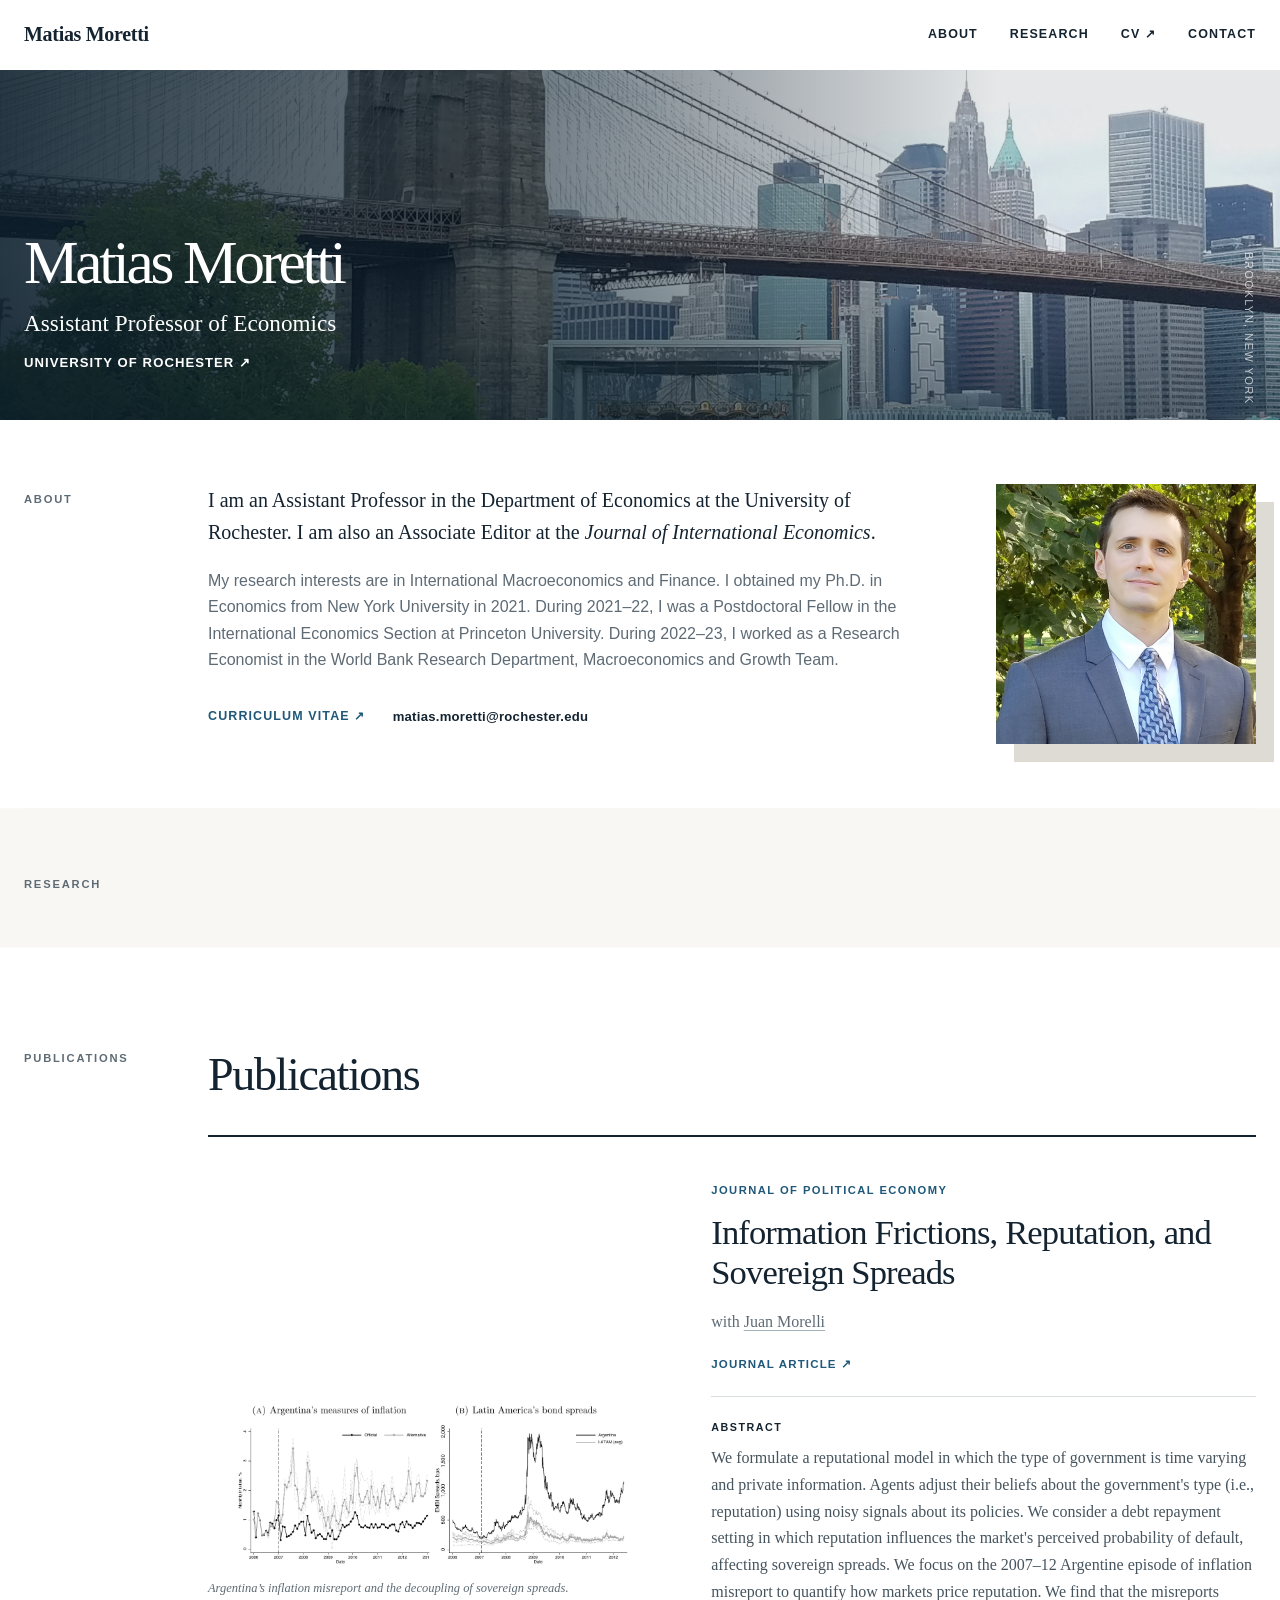
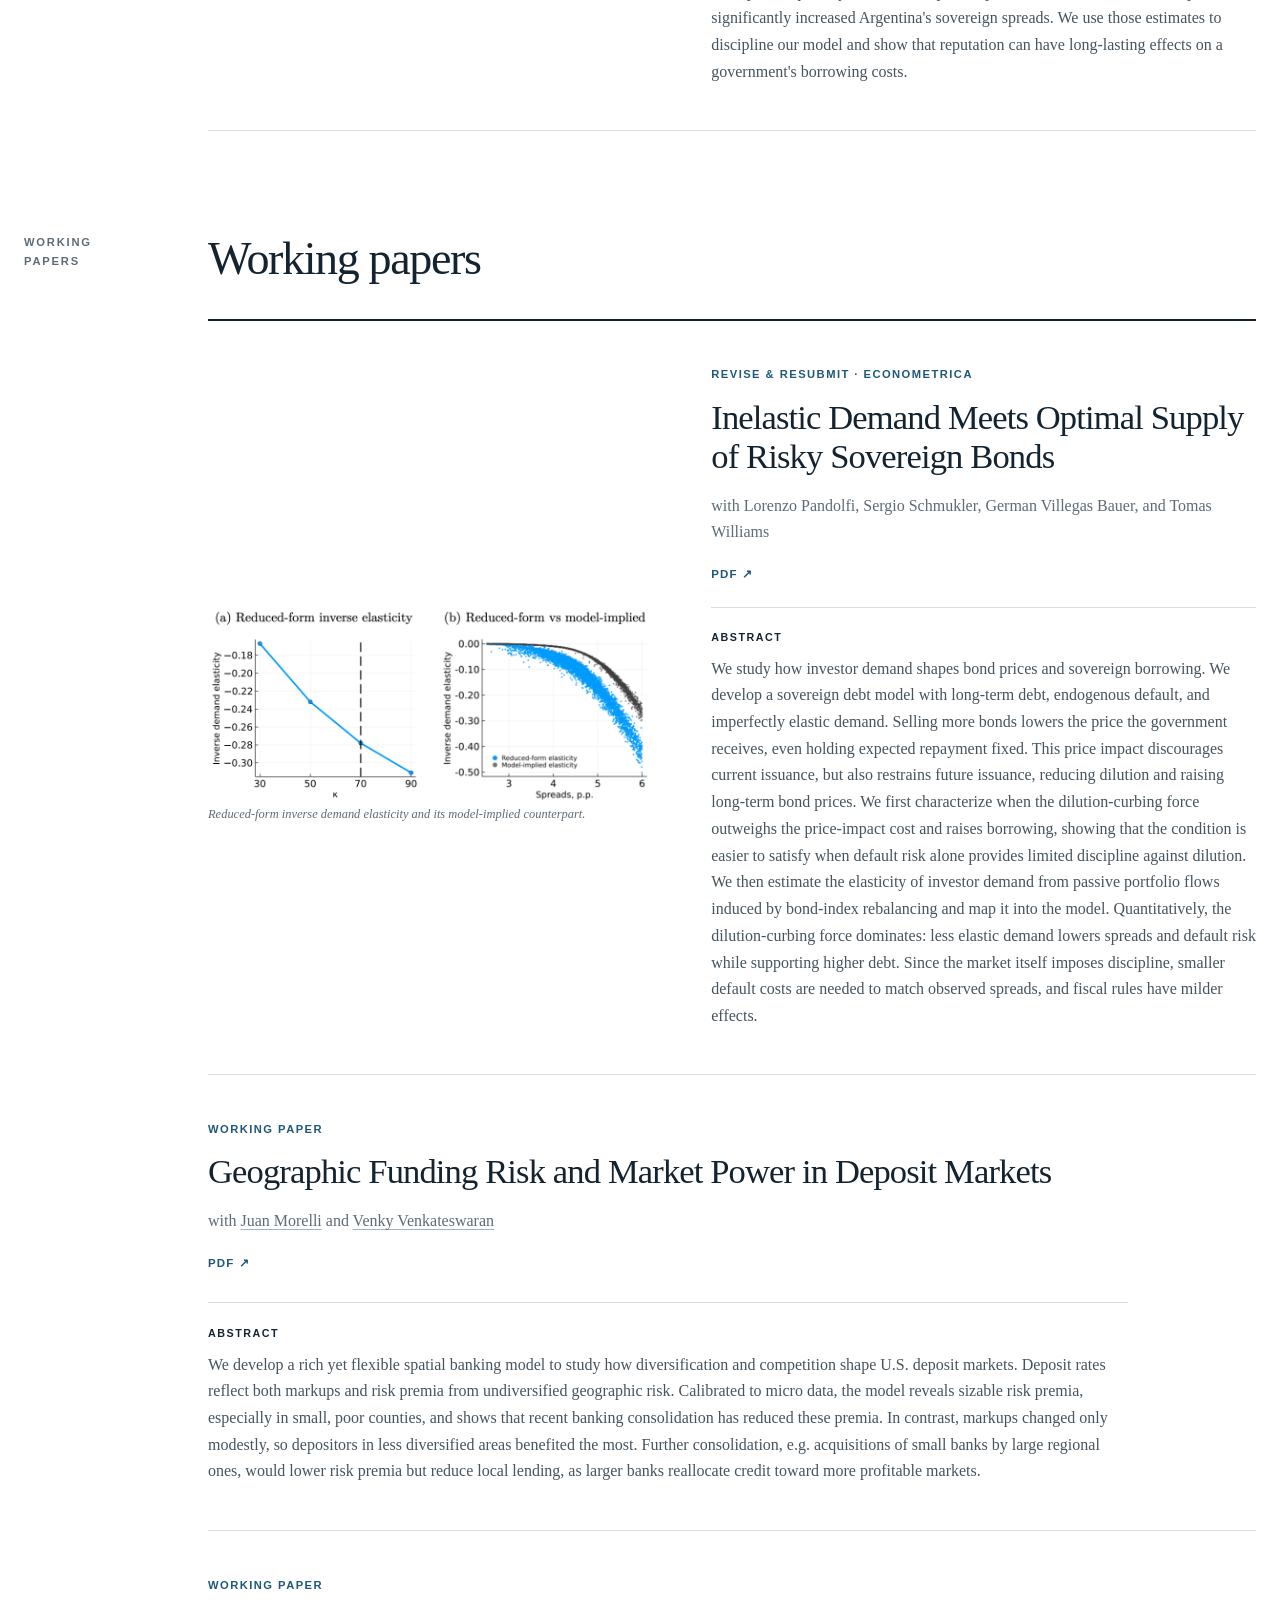
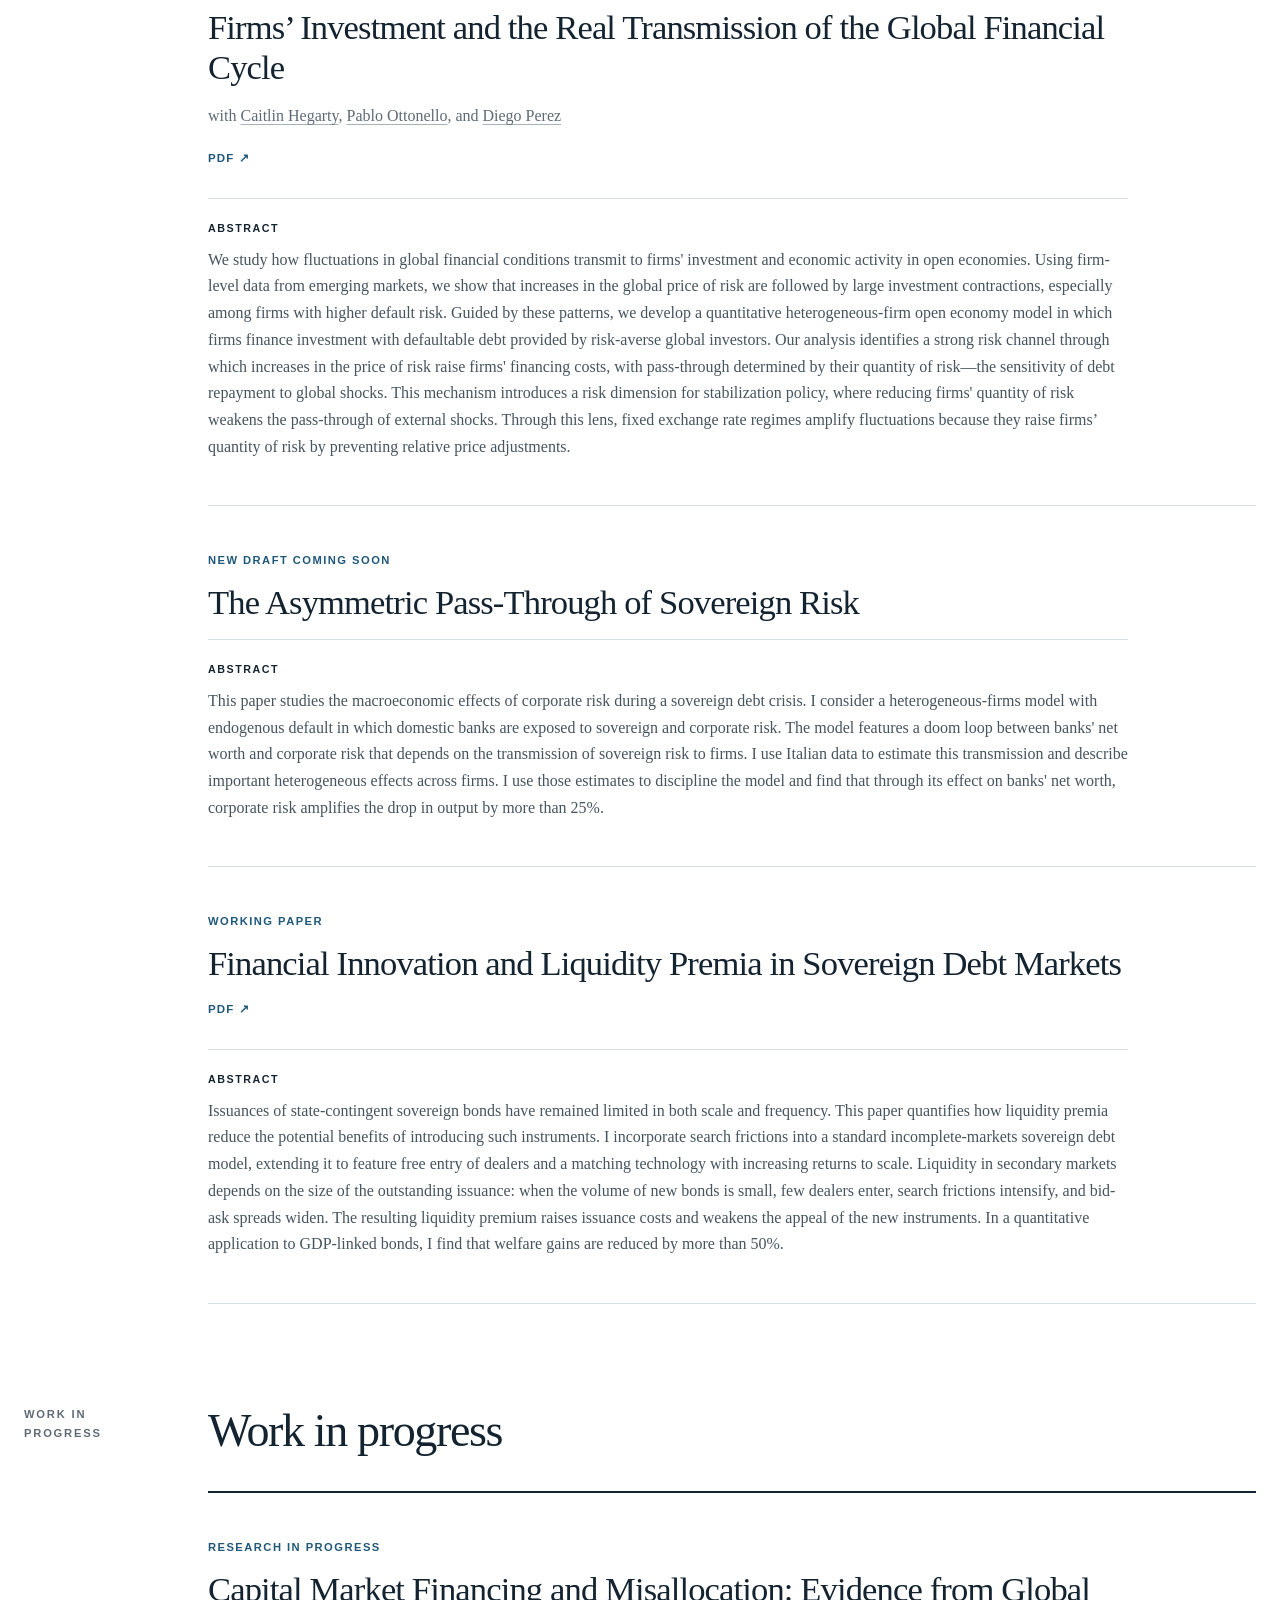
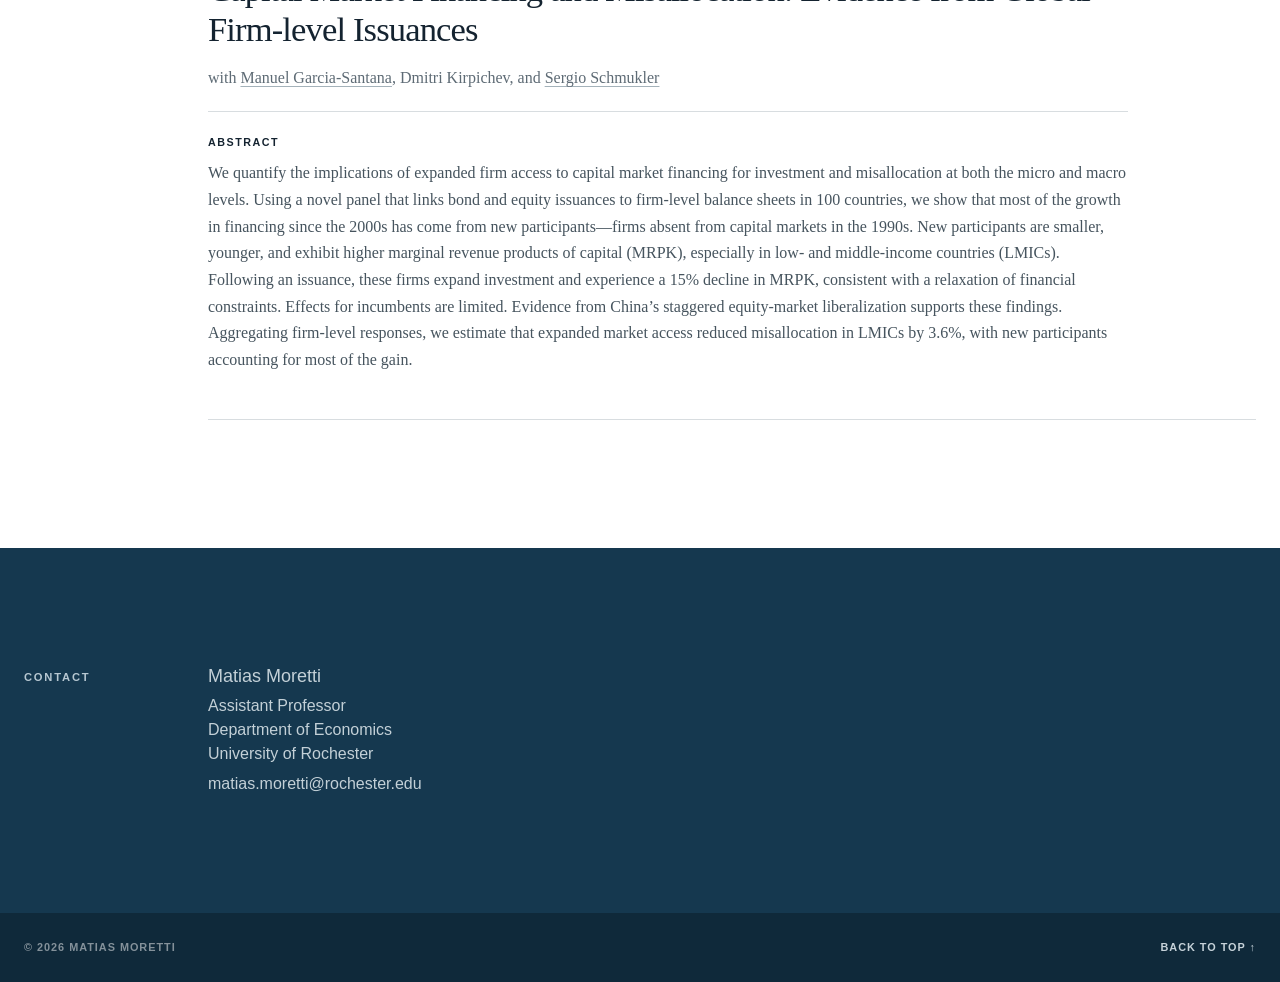
==== commit 31677b2a: "Link capital market paper coauthors" ====
--- a/index.html
+++ b/index.html
@@ -185,7 +185,7 @@
           <div class="paper-copy">
             <p class="paper-status">Research in progress</p>
             <h3>Capital Market Financing and Misallocation: Evidence from Global Firm-level Issuances</h3>
-            <p class="authors">with Manuel Garcia-Santana, Dmitri Kirpichev, and Sergio Schmukler</p>
+            <p class="authors">with <a href="https://sites.google.com/view/manugarciasantana/home">Manuel Garcia-Santana</a>, Dmitri Kirpichev, and <a href="https://sites.google.com/site/sschmukler/home">Sergio Schmukler</a></p>
             <div class="abstract">
               <p class="abstract-label">Abstract</p>
               <p>We quantify the implications of expanded firm access to capital market financing for investment and misallocation at both the micro and macro levels. Using a novel panel that links bond and equity issuances to firm-level balance sheets in 100 countries, we show that most of the growth in financing since the 2000s has come from new participants—firms absent from capital markets in the 1990s. New participants are smaller, younger, and exhibit higher marginal revenue products of capital (MRPK), especially in low- and middle-income countries (LMICs). Following an issuance, these firms expand investment and experience a 15% decline in MRPK, consistent with a relaxation of financial constraints. Effects for incumbents are limited. Evidence from China’s staggered equity-market liberalization supports these findings. Aggregating firm-level responses, we estimate that expanded market access reduced misallocation in LMICs by 3.6%, with new participants accounting for most of the gain.</p>
